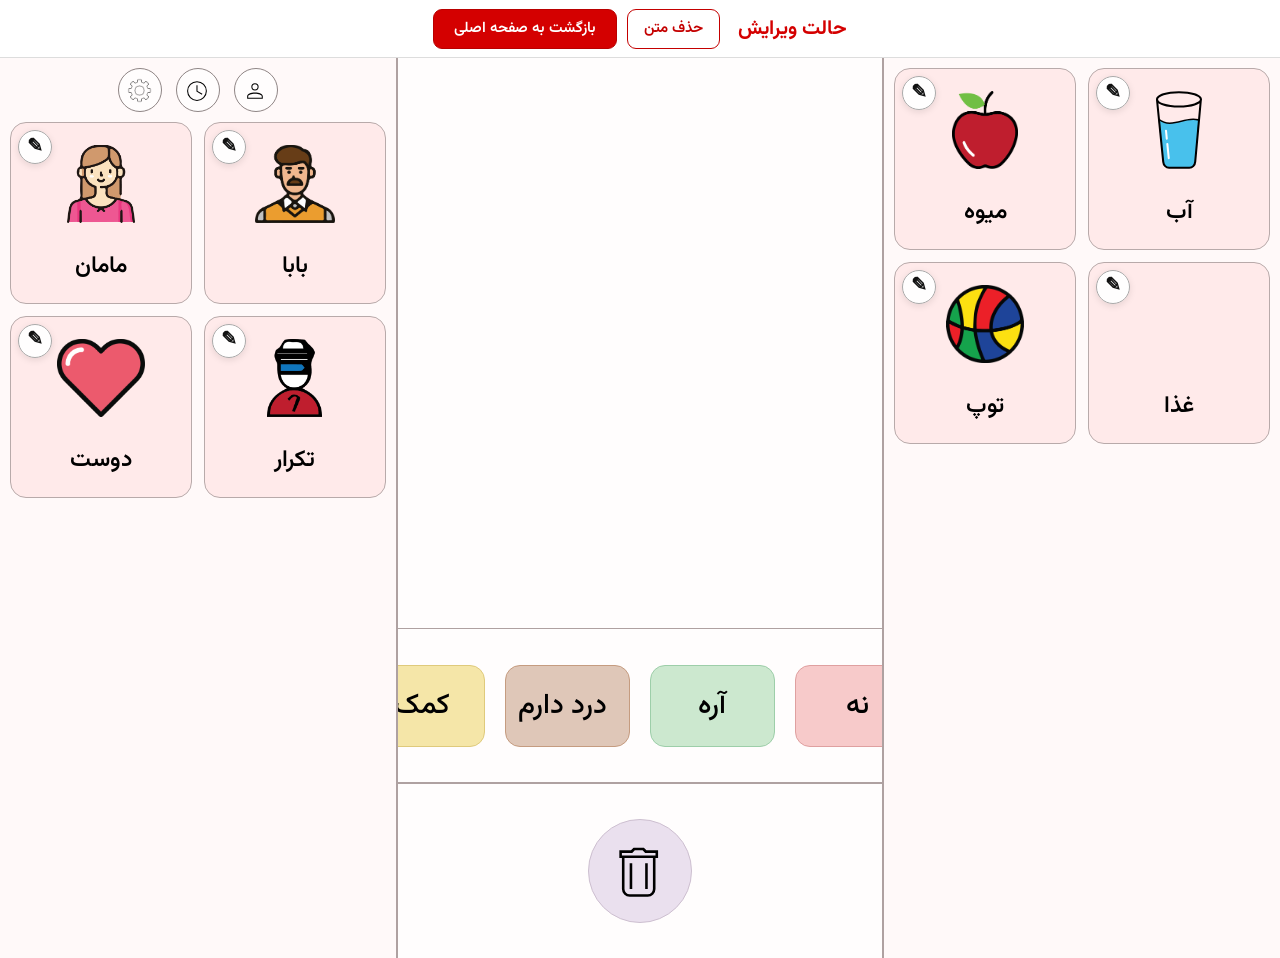
==== card-customization.html @ 54860059 "added theme" ====
<!DOCTYPE html>
<html lang="fa" dir="rtl">
<head>
<meta charset="UTF-8"><meta name="viewport" content="width=device-width,initial-scale=1">
<title>ارکید | شخصی‌سازی کارت‌ها</title>
<link rel="stylesheet" href="./css/style.css"><link rel="stylesheet" href="./css/card-customization.css">
<link rel="manifest" href="./manifest.json"><meta name="theme-color" content="#ffffff">
<link rel="preconnect" href="https://fonts.googleapis.com"><link rel="preconnect" href="https://fonts.gstatic.com" crossorigin>
<link href="https://fonts.googleapis.com/css2?family=Vazirmatn:wght@400;500;600&display=swap" rel="stylesheet">
</head>
<body class="card-customization-page">
<header class="customization-toolbar">
<h1 class="customization-title">حالت ویرایش</h1>
<div class="customization-toolbar-actions">
<button id="toggleCardLayout" class="customization-layout" type="button">حذف متن</button>
<button id="saveAllChanges" class="customization-save" type="button">بازگشت به صفحه اصلی</button>
</div>
</header>
<div id="customizationToast" class="customization-toast" role="status" aria-live="polite"></div>
<div class="app">
<aside class="left-sidebar">
<div class="top-icons">
<button class="circle-icon" type="button"><img src="images/ico/mdi-light--account.svg" alt=""></button>
<button class="circle-icon" type="button"><img src="images/ico/mdi-light--clock.svg" alt=""></button>
<button class="circle-icon" id="settingsButton" type="button"><img src="images/ico/settings.png" alt="تنظیمات"></button>
</div>
<div class="left-grid">
<button class="word-card image-card" data-card-id="left-1" data-word="بابا">
<div class="image-placeholder">
<img alt="بابا" src="images/cards/بابا.png"/>
</div>
<span class="word-label">بابا</span>
<span aria-label="ویرایش کارت" class="card-edit-button" role="button" tabindex="0" title="ویرایش کارت">✎</span></button>
<button class="word-card image-card" data-card-id="left-2" data-word="مامان">
<div class="image-placeholder">
<img alt="مامان" src="images/cards/مامان.png"/>
</div>
<span class="word-label">مامان</span>
<span aria-label="ویرایش کارت" class="card-edit-button" role="button" tabindex="0" title="ویرایش کارت">✎</span></button>
<button class="word-card image-card" data-card-id="left-3" data-word="تکرار">
<div class="image-placeholder">
<img src="images/cards/غریبه.png"/>
</div>
<span class="word-label">تکرار</span>
<span aria-label="ویرایش کارت" class="card-edit-button" role="button" tabindex="0" title="ویرایش کارت">✎</span></button>
<button class="word-card image-card" data-card-id="left-4" data-word="دوست">
<div class="image-placeholder">
<img alt="دوست" src="images/cards/قلب.png"/>
</div>
<span class="word-label">دوست</span>
<span aria-label="ویرایش کارت" class="card-edit-button" role="button" tabindex="0" title="ویرایش کارت">✎</span></button>
</div>
</aside>
<main class="center-section">
<div class="sentence-bar">
<button class="sentence-word sentence-no" data-word="نه">نه</button>
<button class="sentence-word sentence-yes" data-word="آره">آره</button>
<button class="sentence-word sentence-pain" data-word="درد دارم">درد دارم</button>
<button class="sentence-word sentence-help" data-word="کمک">کمک</button>
</div>
<div class="main-content"><div class="sentence-display"></div></div>
<div class="bottom-controls"><button aria-label="حذف" class="control-button" type="button"><div class="control-circle"><img src="images/ico/mdi-light--delete.svg" alt="حذف"></div></button></div>
</main>
<aside class="right-sidebar"><div class="right-grid">
<button class="word-card image-card" data-card-id="right-1" data-word="آب">
<div class="image-placeholder">
<img alt="آب" src="images/cards/water-glass-color-icon.svg"/>
</div>
<span class="word-label">آب</span>
<span aria-label="ویرایش کارت" class="card-edit-button" role="button" tabindex="0" title="ویرایش کارت">✎</span></button>
<button class="word-card image-card" data-card-id="right-2" data-word="غذا">
<div class="image-placeholder">
<img alt="غذا" src="images/cards/سیب.png"/>
</div>
<span class="word-label">میوه</span>
<span aria-label="ویرایش کارت" class="card-edit-button" role="button" tabindex="0" title="ویرایش کارت">✎</span></button>
<button class="word-card image-card" data-card-id="right-3" data-word="غذا">
<div class="image-placeholder">
</div>
<span class="word-label">غذا</span>
<span aria-label="ویرایش کارت" class="card-edit-button" role="button" tabindex="0" title="ویرایش کارت">✎</span></button>
<button class="word-card image-card" data-card-id="right-4" data-word="بازی">
<div class="image-placeholder">
<img alt="بازی" src="images/cards/توپ.png"/>
</div>
<span class="word-label">توپ</span>
<span aria-label="ویرایش کارت" class="card-edit-button" role="button" tabindex="0" title="ویرایش کارت">✎</span></button>
</div></aside>
</div>
<div id="cardEditorOverlay" class="card-editor-overlay" hidden>
<section class="card-editor-modal" role="dialog" aria-modal="true" aria-labelledby="cardEditorTitle">
<header class="card-editor-header"><h2 id="cardEditorTitle">ویرایش کارت</h2><button id="cardEditorClose" class="card-editor-close" type="button">×</button></header>
<form id="cardEditorForm" class="card-editor-form">
<div class="editor-image-preview-wrap"><div id="editorImagePreview" class="editor-image-preview"></div></div>
<label class="editor-field"><span>متن کارت</span><input id="editorText" type="text" autocomplete="off"></label>
<label class="editor-field"><span>تصویر کارت</span><input id="editorImage" type="file" accept="image/*"><small>تصویر انتخاب‌شده داخل حافظه مرورگر ذخیره می‌شود.</small></label>
<button id="openLessonPicker" type="button" class="editor-save">انتخاب از کارت‌های آموزشی</button>
<details id="aiPersonalizePanel" class="ai-personalize"><summary>✨ ساخت تصویر آموزشی با هوش مصنوعی</summary>
<div class="ai-content"><p class="ai-hint">ابتدا از بخش «انتخاب از کارت‌های آموزشی» یک فعالیت را انتخاب کنید، سپس عکس فرد آشنا را وارد کنید.</p>
<label class="ai-field">عکس فرد آشنا<input id="aiReference" type="file" accept="image/jpeg,image/png,image/webp"></label>
<label class="ai-consent"><input id="aiConsent" type="checkbox"> با رضایت صاحب عکس، آن را برای پردازش به سرویس ابری ارسال می‌کنم.</label>
<div class="ai-actions"><button id="aiPrepare" type="button">نمایش عکس مرجع</button><button id="aiGenerate" type="button">ساخت تصویر با AI</button></div>
<p id="aiStatus" role="status" aria-live="polite"></p>
<div id="aiPreviewArea" hidden><img id="aiPreview" alt="پیش‌نمایش تصویر"/><p id="aiPreviewNote"></p><button id="aiUseReference" type="button">استفاده از این تصویر در کارت</button></div></div></details><div class="editor-actions"><button id="editorDelete" class="editor-delete" type="button">حذف کارت</button><div class="editor-actions-right"><button id="editorCancel" class="editor-cancel" type="button">انصراف</button><button class="editor-save" type="submit">اعمال تغییر</button></div></div>
</form></section></div>
<section id="lessonPicker" class="lesson-picker" hidden role="dialog" aria-modal="true"><div class="lesson-picker-panel"><button type="button" id="closeLessonPicker">بستن</button><h2>انتخاب کارت آموزشی</h2><select id="lessonCategory" aria-label="دسته‌بندی"></select><div id="lessonChoices" class="lesson-choices"></div></div></section>
<script src="./js/ai-personalization.js"></script><script src="./js/card-state.js"></script>
<script src="./js/card-additions.js"></script>
<script src="./js/card-additions-render.js"></script><script src="./js/education.js"></script><script src="./js/card-customization.js"></script><script src="./js/pwa.js"></script>
<script src="./js/navigation.js"></script></body></html>
---- css/style.css ----
:root {
    --page-bg: #fff9f9;
    --section-bg: #fffdfd;

    --card-bg: #ffeaea;
    --card-hover: #ffe2e2;

    --accent: #e8aebc;
    --accent-light: #f8dfe5;
    --accent-soft: #fdecef;

    --border: #b8aaaa;
    --section-border: #afa1a1;
    --icon-border: #8f8585;

    --control-bg: #eae0ee;
    --control-border: #cdbfd0;
    --control-hover: #e4d8e8;

    --text: #000000;

    --highlight-bg: #eae0ee;
    --highlight-text: #000000;
    --app-brightness: 100%;
}

body[data-theme="green"] {
    --page-bg: #f7fcf8;
    --section-bg: #fcfffd;
    --card-bg: #eaf7ed;
    --card-hover: #dff1e4;
    --accent: #a8cfb5;
    --accent-light: #dcefe1;
    --accent-soft: #eaf7ed;
    --border: #bfdac6;
    --section-border: #b8d1be;
    --icon-border: #91ad98;
    --control-bg: #e4f0e7;
    --control-border: #bfd8c5;
    --control-hover: #d8eade;
    --highlight-bg: #dcefe1;
}

body[data-theme="yellow"] {
    --page-bg: #fffdf5;
    --section-bg: #fffefb;
    --card-bg: #fcf5dc;
    --card-hover: #f8edcf;
    --accent: #e8cf91;
    --accent-light: #f7ebc8;
    --accent-soft: #fcf5dc;
    --border: #ead9a9;
    --section-border: #e2d29f;
    --icon-border: #bcae80;
    --control-bg: #f7edcf;
    --control-border: #e2d3a7;
    --control-hover: #f0e4c3;
    --highlight-bg: #f7ebc8;
}

body[data-theme="pink"] {
    --page-bg: #fff9f9;
    --section-bg: #fffdfd;
    --card-bg: #ffeaea;
    --card-hover: #ffe2e2;
    --accent: #e8aebc;
    --accent-light: #f8dfe5;
    --accent-soft: #fdecef;
    --border: #b8aaaa;
    --section-border: #afa1a1;
    --icon-border: #8f8585;
    --control-bg: #eae0ee;
    --control-border: #cdbfd0;
    --control-hover: #e4d8e8;
    --highlight-bg: #eae0ee;
}

* {
    box-sizing: border-box;
}

html,
body {
    width: 100%;
    height: 100%;
    margin: 0;
    padding: 0;
}

body {
    background: var(--page-bg);
    color: var(--text);
    font-family: "Vazirmatn", sans-serif;
    overflow: hidden;
    direction: rtl;
}

.app {
    width: 100%;
    height: 100vh;

    display: grid;
    grid-template-columns: 25.2% 49.6% 25.2%;

    direction: ltr;

    background: var(--page-bg);
}

.left-sidebar,
.right-sidebar {
    height: 100vh;
    min-width: 0;

    padding: 10px;

    background: var(--page-bg);

    direction: rtl;
}

.left-sidebar {
    border-right: 1px solid var(--section-border);
}

.right-sidebar {
    border-left: 1px solid var(--section-border);
}

.top-icons {
    width: 100%;

    display: flex;
    align-items: center;
    justify-content: center;

    gap: 14px;

    margin-bottom: 10px;

    direction: rtl;
}

.circle-icon {
    width: 44px;
    height: 44px;

    min-width: 44px;
    min-height: 44px;

    padding: 7px;

    border-radius: 50%;

    border: 1px solid var(--icon-border);

    background: var(--section-bg);

    display: flex;
    align-items: center;
    justify-content: center;

    cursor: pointer;

    transition:
        background-color 0.2s ease,
        transform 0.12s ease,
        border-color 0.2s ease;
}

.circle-icon:hover {
    background: var(--card-hover);
}

.circle-icon:active {
    transform: scale(0.94);
}

.circle-icon img,
.circle-icon svg {
    width: 25px;
    height: 25px;

    max-width: 25px;
    max-height: 25px;

    object-fit: contain;
    display: block;
}

.left-grid,
.right-grid {
    width: 100%;
    height: calc(100vh - 64px);

    display: grid;

    gap: 8px;

    align-content: stretch;
}

.left-grid {
    grid-template-columns: repeat(3, minmax(0, 1fr));
    grid-template-rows: repeat(4, minmax(0, 1fr));
}

.right-grid {
    grid-template-columns: repeat(3, minmax(0, 1fr));
    grid-template-rows: repeat(5, minmax(0, 1fr));
}

.word-card {
    width: 100%;
    min-width: 0;
    min-height: 0;

    position: relative;

    border: 1px solid var(--border);
    border-radius: 12px;

    background: var(--card-bg);

    color: var(--text);

    font-family: "Vazirmatn", sans-serif;

    font-size: clamp(15px, 1.7vw, 22px);
    font-weight: 600;

    padding: 7px;

    cursor: pointer;

    display: flex;
    flex-direction: column;
    align-items: center;
    justify-content: flex-end;

    overflow: hidden;

    transition:
        transform 0.12s ease,
        background-color 0.2s ease,
        border-color 0.2s ease;
}

.word-card:hover {
    background: var(--card-hover);
}

.word-card:active {
    transform: scale(0.97);
}

.word-card > span {
    position: relative;
    z-index: 2;

    display: block;

    max-width: 100%;

    white-space: nowrap;
    overflow: hidden;
    text-overflow: ellipsis;

    line-height: 1.2;
}

.image-card {
    justify-content: flex-end;
}

.image-placeholder {
    position: absolute;

    top: 4px;
    left: 4px;
    right: 4px;
    bottom: 38px;

    display: flex;
    align-items: center;
    justify-content: center;

    overflow: hidden;
}

.image-placeholder img {
    width: 78%;
    height: 78%;

    max-width: 100%;
    max-height: 100%;

    object-fit: contain;

    display: block;
}

.small-card {
    justify-content: center;
    padding: 0;
}

.small-card span {
    font-size: 28px;
}

.small-card .plus,
.plus {
    font-size: 38px !important;
    font-weight: 300;
}

.center-section {
    width: 100%;
    height: 100vh;

    display: flex;
    flex-direction: column;

    border-left: 1px solid var(--section-border);
    border-right: 1px solid var(--section-border);

    direction: rtl;

    overflow: hidden;

    background: var(--section-bg);
}

.sentence-bar {
    order: 2;

    flex: 0 0 155px;

    width: 100%;
    height: 155px;

    border-top: 1px solid var(--section-border);
    border-bottom: 1px solid var(--section-border);

    display: flex;
    align-items: center;
    justify-content: center;

    gap: 20px;

    padding: 20px 30px;

    flex-shrink: 0;

    background: var(--section-bg);
}

.sentence-word {
    height: 82px;
    min-width: 125px;

    padding: 0 22px;

    border-radius: 15px;

    border: 1px solid var(--border);

    background: var(--card-bg);

    font-family: "Vazirmatn", sans-serif;

    font-size: clamp(22px, 2.2vw, 32px);
    font-weight: 500;

    color: var(--text);

    cursor: pointer;

    white-space: nowrap;

    transition:
        background-color 0.2s ease,
        border-color 0.2s ease,
        transform 0.12s ease;
}

.sentence-word:hover {
    background: var(--card-hover);
}

.sentence-word:active {
    transform: scale(0.97);
}

.main-content {
    order: 1;

    flex: 1 1 auto;

    min-height: 0;

    display: flex;
    align-items: center;
    justify-content: center;

    padding: 20px;

    overflow: auto;
}

.sentence-display {
    width: 100%;
    min-height: 100px;

    display: flex;
    flex-wrap: wrap;

    align-items: center;
    justify-content: center;

    gap: 8px;

    padding: 25px;

    text-align: center;

    direction: rtl;

    font-size: clamp(28px, 4vw, 52px);
    font-weight: 500;

    line-height: 1.7;

    word-break: keep-all;
}

.selected-word {
    display: inline-block;

    transition:
        background-color 0.15s ease,
        transform 0.15s ease,
        color 0.15s ease;

    border-radius: 10px;

    padding: 2px 7px;
}

.selected-word.reading {
    background: var(--highlight-bg);
    color: var(--highlight-text);

    padding: 3px 10px;

    border-radius: 10px;

    transform: scale(1.04);
}

.bottom-controls {
    order: 3;

    flex: 0 0 175px;

    width: 100%;
    height: 175px;

    border-top: 1px solid var(--section-border);

    display: flex;

    justify-content: space-evenly;
    align-items: center;

    padding: 10px 70px;

    direction: rtl;

    flex-shrink: 0;

    background: var(--section-bg);
}

.control-button {
    border: none;
    background: transparent;

    font-family: "Vazirmatn", sans-serif;

    color: var(--text);

    cursor: pointer;

    display: flex;

    flex-direction: column;
    align-items: center;
    justify-content: center;

    flex-shrink: 0;
}

.control-circle {
    width: 78px;
    height: 78px;

    min-width: 78px;
    min-height: 78px;

    border-radius: 50%;

    background: var(--control-bg);
    border: 1px solid var(--control-border);

    display: flex;
    align-items: center;
    justify-content: center;

    overflow: hidden;

    transition:
        background-color 0.2s ease,
        border-color 0.2s ease,
        transform 0.15s ease;
}

.control-button:hover .control-circle {
    background: var(--control-hover);
}

.control-button:active .control-circle {
    transform: scale(0.94);
}

.control-circle img,
.control-circle svg {
    width: 48px;
    height: 48px;

    max-width: 48px;
    max-height: 48px;

    object-fit: contain;

    display: block;
}

@media (min-width: 701px) and (max-width: 1100px) {

    .app {
        grid-template-columns: 25.2% 49.6% 25.2%;
    }

    .left-sidebar,
    .right-sidebar {
        padding: 10px;
    }

    .top-icons {
        gap: 12px;
        margin-bottom: 10px;
    }

    .circle-icon {
        width: 40px;
        height: 40px;
        min-width: 40px;
        min-height: 40px;
        padding: 6px;
    }

    .circle-icon img,
    .circle-icon svg {
        width: 23px;
        height: 23px;
        max-width: 23px;
        max-height: 23px;
    }

    .left-grid,
    .right-grid {
        gap: 8px;
    }

    .image-card .image-placeholder img,
    .right-grid .image-placeholder img {
        width: clamp(38px, 5.35vw, 88px);
        height: clamp(38px, 5.35vw, 88px);

        min-width: clamp(38px, 5.35vw, 88px);
        min-height: clamp(38px, 5.35vw, 88px);

        max-width: clamp(38px, 5.35vw, 88px);
        max-height: clamp(38px, 5.35vw, 88px);

        object-fit: contain;
    }

    .word-card {
        padding: 5px;
        font-size: clamp(14px, 1.55vw, 20px);
    }

    .sentence-bar {
        flex: 0 0 20%;
        height: 20%;

        min-height: 78px;

        gap: 10px;
        padding: 10px 14px;
    }

    .sentence-word {
        height: 62px;
        min-width: 82px;

        padding: 0 12px;

        font-size: clamp(18px, 2vw, 26px);
    }

    .bottom-controls {
        flex: 0 0 23%;
        height: 23%;

        min-height: 90px;

        padding: 8px 30px;
    }

    .control-circle {
        width: 60px;
        height: 60px;

        min-width: 60px;
        min-height: 60px;
    }

    .control-circle img,
    .control-circle svg {
        width: 38px;
        height: 38px;

        max-width: 38px;
        max-height: 38px;
    }

    .sentence-display {
        font-size: clamp(24px, 3vw, 42px);
        padding: 15px 20px;
    }
}

@media (max-width: 700px) {

    body {
        overflow-y: auto;
        overflow-x: hidden;
    }

    .app {
        width: 100%;
        min-height: 100vh;
        height: auto;

        display: flex;
        flex-direction: column;
    }

    .center-section {
        order: 1;

        width: 100%;
        height: auto;
        min-height: 225px;

        display: flex;
        flex-direction: column;

        border-left: none;
        border-right: none;
    }

    .sentence-bar {
        flex: 0 0 100px;
        height: 100px;

        gap: 8px;
        padding: 12px;

        overflow-x: auto;

        justify-content: flex-start;
    }

    .sentence-word {
        flex: 0 0 auto;

        height: 62px;
        min-width: 90px;

        font-size: 20px;

        border-radius: 12px;
    }

    .main-content {
        display: flex;

        flex: 1 1 auto;

        min-height: 300px;

        width: 100%;
    }

    .sentence-display {
        min-height: 300px;

        font-size: clamp(28px, 7vw, 40px);

        padding: 20px;

        gap: 8px;
    }

    .bottom-controls {
        flex: 0 0 125px;
        height: 125px;

        padding: 10px 20px;
    }

    .control-circle {
        width: 60px;
        height: 60px;

        min-width: 60px;
        min-height: 60px;
    }

    .control-circle img,
    .control-circle svg {
        width: 38px;
        height: 38px;

        max-width: 38px;
        max-height: 38px;
    }

    .left-sidebar,
    .right-sidebar {
        width: 100%;
        height: auto;
        min-height: 500px;

        border-left: none;
        border-right: none;

        padding: 15px;
    }

    .left-sidebar {
        order: 2;
        border-top: 1px solid var(--section-border);
    }

    .right-sidebar {
        order: 3;
        border-top: 1px solid var(--section-border);
    }

    .left-grid,
    .right-grid {
        width: 100%;
        height: auto;

        grid-template-columns: repeat(3, minmax(0, 1fr));
        grid-auto-rows: minmax(130px, 1fr);

        gap: 8px;
    }

    .word-card {
        min-height: 130px;
        font-size: 18px;
    }

    .image-placeholder {
        bottom: 38px;
    }
}

@media (max-width: 420px) {

    .top-icons {
        gap: 8px;
    }

    .circle-icon {
        width: 40px;
        height: 40px;
        min-width: 40px;
        min-height: 40px;
    }

    .circle-icon img,
    .circle-icon svg {
        width: 22px;
        height: 22px;
    }

    .sentence-word {
        min-width: 82px;
        font-size: 18px;
    }

    .word-card {
        min-height: 115px;
        font-size: 16px;
    }
}

.app {
    grid-template-columns: minmax(270px, 31%) minmax(360px, 38%) minmax(270px, 31%);
}

.left-grid,
.right-grid {
    grid-template-columns: repeat(2, minmax(0, 1fr));
    grid-template-rows: repeat(2, minmax(0, 1fr));
    gap: 12px;
}

.left-grid .word-card,
.right-grid .word-card {
    font-size: clamp(18px, 1.8vw, 28px);
    border-radius: 16px;
}

.left-grid .image-placeholder img,
.right-grid .image-placeholder img {
    width: 84%;
    height: 84%;
}

.sentence-word.sentence-no {
    background: #f6b7b7;
    border-color: #dfa0a0;
}

.sentence-word.sentence-yes {
    background: #bfe5c8;
    border-color: #9dcea9;
}

.sentence-word.sentence-pain {
    background: #d9b79f;
    border-color: #c59c80;
}

.sentence-word.sentence-help {
    background: #f7e5a7;
    border-color: #dfca7c;
}

.sentence-word.sentence-no:hover { background: #f1a8a8; }
.sentence-word.sentence-yes:hover { background: #aeddb9; }
.sentence-word.sentence-pain:hover { background: #cfa88d; }
.sentence-word.sentence-help:hover { background: #f2dc8e; }

.bottom-controls {
    justify-content: center;
    padding: 10px;
}

.bottom-controls .control-circle {
    width: 104px;
    height: 104px;
    min-width: 104px;
    min-height: 104px;
}

.bottom-controls .control-circle img,
.bottom-controls .control-circle svg {
    width: 62px;
    height: 62px;
    max-width: 62px;
    max-height: 62px;
}

.sentence-display {
    gap: 16px;
}

.selected-item {
    display: inline-flex;
    flex-direction: column;
    align-items: center;
    justify-content: center;
    gap: 8px;
    min-width: 110px;
}

.selected-item-image {
    width: clamp(72px, 8vw, 130px);
    height: clamp(72px, 8vw, 130px);
    object-fit: contain;
    display: block;
}

.cards-image-only .word-card.image-card > span,
.cards-image-only .sentence-word,
.cards-image-only .selected-word {
    font-size: 0 !important;
    color: transparent !important;
}

.cards-image-only .word-card.image-card .image-placeholder {
    bottom: 4px;
}

.cards-image-only .word-card.image-card .image-placeholder img {
    width: 88%;
    height: 88%;
}

@media (min-width: 701px) and (max-width: 1100px) {
    .app {
        grid-template-columns: 30% 40% 30%;
    }
}

@media (max-width: 700px) {
    .app {
        grid-template-columns: 1fr;
    }

    .left-grid,
    .right-grid {
        grid-template-columns: repeat(2, minmax(0, 1fr)) !important;
        grid-auto-rows: minmax(150px, 1fr);
    }
}


.sentence-no{background:#f7caca!important}
.sentence-yes{background:#cce8cf!important}
.sentence-pain{background:#dfc7b8!important}
.sentence-help{background:#f5e6a8!important}
.selected-item{display:flex;flex-direction:column;align-items:center;justify-content:center;gap:8px;max-width:min(260px,42%);padding:8px}
.selected-item-image{display:block;width:min(210px,100%);height:min(210px,24vh);object-fit:contain}
.cards-image-only .sentence-word{font-size:0!important;color:transparent!important}
.cards-image-only .selected-word{display:none!important}

@media(max-width:760px){html,body{max-width:100%;overflow-x:hidden}button,a,input,select{touch-action:manipulation}.app{max-width:100%;min-width:0}.word-card{min-width:0}.sentence-bar{max-width:100%}}

body[data-theme="purple"]{--page-bg:#faf7ff;--section-bg:#fefcff;--card-bg:#eee5fa;--card-hover:#e6d8f7;--accent:#c5afe9;--accent-light:#e7dbf8;--accent-soft:#f2eafa;--border:#cdbde3;--section-border:#c6b5df;--icon-border:#aa99c5;--control-bg:#e8dff4;--control-border:#c8b9e2;--control-hover:#ded0ef;--highlight-bg:#e9dff8}

@media(max-width:760px){body:not(.card-customization-page):has(.app){height:auto!important;min-height:100dvh;overflow-y:auto!important}.app{height:auto!important;min-height:100dvh;display:flex!important;flex-direction:column!important;overflow:visible!important}.left-sidebar,.right-sidebar,.center-section{width:100%!important;max-width:100%!important;min-height:0!important;flex:none!important}.left-grid,.right-grid{grid-template-columns:repeat(2,minmax(0,1fr))!important;grid-template-rows:none!important;grid-auto-rows:minmax(150px,auto)!important}.word-card{min-height:145px!important;overflow:hidden}.word-card img{max-width:100%;object-fit:contain}.sentence-display{min-height:110px!important}.bottom-controls{min-height:90px!important}.bottom-controls .control-circle{width:72px!important;height:72px!important;min-width:72px!important;min-height:72px!important}.bottom-controls .control-circle img{width:42px!important;height:42px!important}.selected-item-image{max-height:95px!important}.sentence-bar{min-height:120px!important}}
---- css/card-customization.css ----
.customization-toolbar {
    height: 58px;
    min-height: 58px;
    width: 100%;
    display: flex;
    align-items: center;
    justify-content: center;
    gap: 18px;
    padding: 8px 18px;
    background: #ffffff;
    border-bottom: 1px solid #dddddd;
    direction: rtl;
    position: relative;
    z-index: 1000;
}

.customization-title {
    margin: 0;
    color: #d40000;
    font-family: "Vazirmatn", sans-serif;
    font-size: 20px;
    font-weight: 700;
    line-height: 1;
    white-space: nowrap;
}

.customization-save {
    border: 1px solid #b90000;
    border-radius: 9px;
    background: #d40000;
    color: #ffffff;
    min-height: 40px;
    padding: 0 20px;
    font-family: "Vazirmatn", sans-serif;
    font-size: 15px;
    font-weight: 600;
    cursor: pointer;
    transition: background-color .18s ease, transform .12s ease;
}

.customization-save:hover {
    background: #b80000;
}

.customization-save:active {
    transform: scale(.97);
}

.customization-save.saved {
    background: #16803a;
    border-color: #16803a;
}

.customization-toast {
    position: fixed;
    top: 68px;
    left: 50%;
    transform: translateX(-50%) translateY(-8px);
    z-index: 1100;
    opacity: 0;
    pointer-events: none;
    padding: 9px 16px;
    border-radius: 9px;
    background: #16803a;
    color: #ffffff;
    font-family: "Vazirmatn", sans-serif;
    font-size: 14px;
    transition: opacity .2s ease, transform .2s ease;
}

.customization-toast.show {
    opacity: 1;
    transform: translateX(-50%) translateY(0);
}

body.card-customization-page {
    display: flex;
    flex-direction: column;
    overflow: hidden;
}

body.card-customization-page > .app {
    width: 100%;
    height: calc(100vh - 58px);
    min-height: 0;
    flex: 1 1 auto;
}

.word-card.image-card {
    position: relative;
    overflow: hidden;
    isolation: isolate;
}

.left-grid .word-card.image-card,
.right-grid .word-card.image-card {
    aspect-ratio: 1 / 1;
    width: 100%;
    height: auto;
    min-height: 0;
    align-self: start;
}

.word-card.image-card .image-placeholder,
.right-grid .image-placeholder {
    position: static;
    width: 100%;
    flex: 1 1 auto;
    min-height: 0;
    height: auto;
    display: flex;
    align-items: center;
    justify-content: center;
    overflow: hidden;
}

.word-card.image-card .image-placeholder img,
.right-grid .image-placeholder img {
    display: block !important;
    width: 72% !important;
    height: 72% !important;
    min-width: 0 !important;
    min-height: 0 !important;
    max-width: 120px !important;
    max-height: 120px !important;
    object-fit: contain !important;
    opacity: 1 !important;
    visibility: visible !important;
}

.word-card.image-card .word-label {
    position: relative;
    z-index: 5;
    width: 100%;
    flex: 0 0 2.5em;
    min-height: 2.5em;
    display: flex;
    align-items: center;
    justify-content: center;
    text-align: center;
    line-height: 1.2;
    white-space: normal;
    overflow: hidden;
    pointer-events: none;
}

.card-edit-button {
    position: absolute !important;
    top: 7px !important;
    left: 7px !important;
    z-index: 50 !important;
    width: 34px !important;
    height: 34px !important;
    min-width: 34px !important;
    min-height: 34px !important;
    padding: 0 !important;
    margin: 0 !important;
    border: 1px solid #aaa !important;
    border-radius: 50% !important;
    background: rgba(255,255,255,.96) !important;
    color: #111 !important;
    display: flex !important;
    align-items: center !important;
    justify-content: center !important;
    font-family: "Vazirmatn", sans-serif !important;
    font-size: 19px !important;
    line-height: 1 !important;
    cursor: pointer !important;
    box-shadow: 0 2px 7px rgba(0,0,0,.10);
    transition: transform .15s ease, background-color .2s ease;
}

.card-edit-button:hover {
    background: #f2f2f2 !important;
    transform: scale(1.06);
}

.card-edit-button:active {
    transform: scale(.93);
}

.card-edit-label {
    display: none !important;
}

.left-grid,
.right-grid {
    grid-template-columns: repeat(var(--card-columns, 3), minmax(0, 1fr)) !important;
    grid-template-rows: none !important;
    grid-auto-rows: auto !important;
    align-content: start;
}

.left-grid .word-card,
.right-grid .word-card {
    height: auto !important;
}

.right-grid .small-card {
    aspect-ratio: 1 / 1;
    height: auto !important;
    align-self: start;
}

body.editor-open {
    overflow: hidden !important;
}

.card-editor-overlay {
    position: fixed;
    inset: 0;
    z-index: 9999;
    display: flex;
    align-items: center;
    justify-content: center;
    padding: 20px;
    background: rgba(0,0,0,.34);
    backdrop-filter: blur(3px);
}

.card-editor-overlay[hidden] {
    display: none;
}

.card-editor-modal {
    width: min(520px, 100%);
    max-height: min(760px, calc(100vh - 40px));
    overflow-y: auto;
    background: var(--section-bg);
    color: var(--text);
    border: 1px solid var(--section-border);
    border-radius: 18px;
    box-shadow: 0 18px 60px rgba(0,0,0,.18);
    direction: rtl;
}

.card-editor-header {
    display: flex;
    align-items: center;
    justify-content: space-between;
    gap: 12px;
    padding: 18px 20px;
    border-bottom: 1px solid var(--section-border);
}

.card-editor-header h2 {
    margin: 0;
    font-size: 23px;
    font-weight: 700;
}

.card-editor-close {
    width: 40px;
    height: 40px;
    border: 1px solid var(--border);
    border-radius: 50%;
    background: var(--card-bg);
    color: var(--text);
    font-size: 28px;
    line-height: 1;
    cursor: pointer;
}

.card-editor-form {
    padding: 20px;
}

.editor-image-preview-wrap {
    display: flex;
    justify-content: center;
    margin-bottom: 20px;
}

.editor-image-preview {
    width: 150px;
    height: 150px;
    border: 1px dashed var(--border);
    border-radius: 14px;
    background: var(--card-bg);
    display: flex;
    align-items: center;
    justify-content: center;
    overflow: hidden;
    color: #777;
}

.editor-image-preview img {
    width: 100%;
    height: 100%;
    object-fit: contain;
    display: block;
}

.editor-field {
    display: flex;
    flex-direction: column;
    gap: 8px;
    margin-bottom: 18px;
}

.editor-field > span {
    font-weight: 700;
    font-size: 17px;
}

.editor-field input[type="text"] {
    width: 100%;
    height: 50px;
    border: 1px solid var(--border);
    border-radius: 10px;
    background: var(--page-bg);
    color: var(--text);
    padding: 0 14px;
    font: inherit;
    font-size: 17px;
    outline: none;
}

.editor-field input[type="file"] {
    width: 100%;
    padding: 10px;
    border: 1px dashed var(--border);
    border-radius: 10px;
    background: var(--page-bg);
    font: inherit;
}

.editor-field small {
    color: #666;
    line-height: 1.7;
}

.editor-actions {
    display: flex;
    align-items: center;
    justify-content: space-between;
    gap: 12px;
    margin-top: 24px;
}

.editor-actions-right {
    display: flex;
    align-items: center;
    gap: 10px;
}

.editor-actions button {
    min-height: 46px;
    border-radius: 10px;
    padding: 0 18px;
    border: 1px solid var(--border);
    font: inherit;
    cursor: pointer;
}

.editor-delete {
    background: #fff0f0;
    color: #9a1d1d;
}

.editor-cancel {
    background: var(--page-bg);
    color: var(--text);
}

.editor-save {
    background: var(--card-bg);
    color: var(--text);
    font-weight: 700;
}

@media (max-width: 600px) {
    .customization-toolbar {
        height: 52px;
        min-height: 52px;
        gap: 12px;
        padding: 6px 12px;
    }

    .customization-title {
        font-size: 16px;
    }

    .customization-save {
        min-height: 36px;
        padding: 0 13px;
        font-size: 13px;
    }

    body.card-customization-page > .app {
        height: calc(100vh - 52px);
    }

    .customization-toast {
        top: 60px;
    }

    .card-edit-button {
        width: 30px !important;
        height: 30px !important;
        min-width: 30px !important;
        min-height: 30px !important;
        top: 5px !important;
        left: 5px !important;
        font-size: 17px !important;
    }

    .card-editor-overlay {
        align-items: flex-end;
        padding: 0;
    }

    .card-editor-modal {
        width: 100%;
        max-height: 92vh;
        border-radius: 20px 20px 0 0;
        border-bottom: 0;
    }

    .card-editor-form {
        padding: 16px;
    }

    .editor-image-preview {
        width: 120px;
        height: 120px;
    }

    .editor-actions {
        align-items: stretch;
        flex-direction: column-reverse;
    }

    .editor-actions-right {
        width: 100%;
    }

    .editor-actions-right button {
        flex: 1;
    }

    .editor-delete {
        width: 100%;
    }
}

.customization-toolbar-actions {
    display: flex;
    align-items: center;
    gap: 10px;
}

.customization-layout {
    min-height: 40px;
    padding: 0 16px;
    border: 1px solid #c40000;
    border-radius: 9px;
    background: #fff;
    color: #c40000;
    font-family: "Vazirmatn", sans-serif;
    font-size: 15px;
    font-weight: 600;
    cursor: pointer;
    transition: .18s ease;
}

.customization-layout:hover {
    background: #fff1f1;
}

.customization-layout.active {
    background: #c40000;
    color: #fff;
}

.cards-image-only .word-card.image-card {
    display: flex !important;
    align-items: center !important;
    justify-content: center !important;
}

.cards-image-only .word-card.image-card .image-placeholder {
    position: absolute !important;
    inset: 0 !important;
    width: 100% !important;
    height: 100% !important;
    flex: none !important;
    display: flex !important;
    align-items: center !important;
    justify-content: center !important;
}

.cards-image-only .word-card.image-card .image-placeholder img,
.cards-image-only .right-grid .image-placeholder img {
    width: 76% !important;
    height: 76% !important;
    max-width: 180px !important;
    max-height: 180px !important;
    object-fit: contain !important;
}

.cards-image-only .word-card.image-card .word-label {
    display: none !important;
}

.cards-image-only .word-card.image-card .card-edit-button {
    z-index: 100 !important;
}

@media (max-width: 600px) {
    .customization-toolbar-actions {
        gap: 6px;
    }

    .customization-layout {
        min-height: 36px;
        padding: 0 11px;
        font-size: 13px;
    }
}

.cards-image-only .sentence-word {
    font-size: 0 !important;
    color: transparent !important;
}

.lesson-picker[hidden]{display:none}.lesson-picker{position:fixed;inset:0;background:#0008;z-index:9000;display:grid;place-items:center;padding:20px}.lesson-picker-panel{background:var(--section-bg,#fff);color:var(--text,#222);border-radius:22px;padding:24px;width:min(900px,95vw);max-height:90vh;overflow:auto}.lesson-picker-panel select{font:inherit;padding:12px;border-radius:12px}.lesson-choices{display:grid;grid-template-columns:repeat(auto-fit,minmax(145px,1fr));gap:12px;margin-top:20px}.lesson-choice{display:flex;flex-direction:column;align-items:center;gap:10px;border:1px solid var(--border,#ddd);border-radius:18px;background:var(--card-bg,#fff);color:inherit;font:inherit;padding:12px;cursor:pointer}.lesson-choice img{width:100%;height:135px;object-fit:contain}.lesson-choice span{font-weight:bold}
.ai-personalize{padding:14px;display:grid;gap:10px;background:var(--section-bg);border-radius:14px}.ai-personalize label{display:block}.ai-personalize button{padding:12px;border-radius:12px}.ai-selected{outline:3px solid #537cbd}

/* Mobile-first editing and inline AI panel */
.ai-personalize{margin:14px 0;border:1px solid #dbcba6;border-radius:16px;background:#faf4e5;padding:0;color:#2b2a29}
.ai-personalize summary{cursor:pointer;list-style:none;padding:15px 17px;font-weight:750;font-size:15px}
.ai-personalize summary::-webkit-details-marker{display:none}
.ai-personalize summary::before{content:'＋';margin-left:10px;color:#a24a25}
.ai-personalize[open] summary::before{content:'−'}
.ai-content{display:grid;gap:13px;padding:0 16px 16px}
.ai-hint{font-size:13px;line-height:1.9;margin:0}
.ai-field{display:grid;gap:8px;font-weight:600}
.ai-field input{width:100%;max-width:100%;font:inherit}
.ai-consent{display:flex!important;align-items:flex-start;gap:9px;font-size:13px;line-height:1.8}
.ai-consent input{margin-top:5px;flex:none;width:18px;height:18px}
.ai-actions{display:grid;grid-template-columns:1fr 1fr;gap:9px}
.ai-actions button,#aiUseReference{min-height:46px;border:0;border-radius:12px;background:#a64c3a;color:white;font:inherit;font-weight:650;padding:10px}
.ai-actions button:first-child{background:#fff;border:1px solid #ad9881;color:#3b312a}
.ai-actions button:disabled{opacity:.5}
#aiStatus{margin:0;font-size:13px;line-height:1.8;overflow-wrap:anywhere}
#aiPreviewArea{display:grid;justify-items:center;gap:10px}#aiPreviewArea[hidden]{display:none!important}
#aiPreview{width:min(100%,220px);aspect-ratio:1;object-fit:contain;border-radius:14px;border:1px solid #d9caa9}
#aiPreviewNote{font-size:12px;margin:0}
@media(max-width:760px){
 body.card-customization-page{height:auto!important;min-height:100dvh;overflow-x:hidden!important;overflow-y:auto!important}
 body.card-customization-page>.app{height:auto!important;min-height:0!important;display:flex!important;flex-direction:column!important;overflow:visible!important}
 .customization-toolbar{height:auto;min-height:64px;flex-wrap:wrap;gap:9px;padding:10px 12px;position:sticky;top:0}
 .customization-title{font-size:17px}
 .customization-toolbar-actions{flex-wrap:wrap;justify-content:center}
 .customization-save,.customization-layout{min-height:44px;font-size:13px;padding:8px 11px}
 .left-sidebar,.right-sidebar,.center-section{width:100%!important;max-width:100%!important;min-width:0!important;min-height:0!important;flex:none!important;border:0!important;padding:12px!important}
 .left-grid,.right-grid{display:grid!important;grid-template-columns:repeat(2,minmax(0,1fr))!important;grid-template-rows:auto!important;gap:10px!important}
 .left-grid .word-card.image-card,.right-grid .word-card.image-card{max-width:none!important;min-height:120px!important;aspect-ratio:1.12!important}
 .center-section{min-height:100px!important}
 .card-editor-overlay{padding:10px!important;align-items:center!important}
 .card-editor-modal{width:min(100%,500px)!important;max-height:calc(100dvh - 20px)!important;overflow-y:auto!important;padding:14px!important}
 .editor-actions{flex-wrap:wrap;gap:10px}.editor-actions-right{flex-wrap:wrap}
 .lesson-picker{padding:10px}.lesson-picker-panel{padding:15px;width:100%;max-height:calc(100dvh - 20px)}
 .lesson-choices{grid-template-columns:repeat(2,minmax(0,1fr));gap:8px}.lesson-choice img{height:100px}
}
@media(max-width:390px){.ai-actions{grid-template-columns:1fr}.customization-toolbar{gap:6px}.left-sidebar,.right-sidebar,.center-section{padding:8px!important}}

/* Modal stack fix: show only one dialog at a time. */
.lesson-picker{z-index:11000!important;box-sizing:border-box;overflow:hidden}
.lesson-picker-panel{box-sizing:border-box;display:flex;flex-direction:column;gap:12px;max-height:calc(100dvh - 32px);overflow:hidden;min-height:0}
.lesson-picker-panel h2{margin:0;font-size:clamp(17px,2vw,23px)}
.lesson-picker-panel select{width:100%;max-width:100%;min-height:44px;flex-shrink:0}
.lesson-choices{min-height:0;overflow-y:auto;overscroll-behavior:contain;grid-template-columns:repeat(auto-fill,minmax(140px,1fr));margin-top:0;padding:4px}
.lesson-choice{min-width:0;min-height:148px}
.lesson-choice img{height:100px;max-width:100%}
#closeLessonPicker{align-self:flex-start;min-height:44px;min-width:84px;border-radius:12px;border:1px solid #d7c69f;background:#fff9ed;font:inherit;cursor:pointer}
@media(max-width:600px){.lesson-picker{padding:8px!important}.lesson-picker-panel{padding:14px!important;width:100%!important;max-height:calc(100dvh - 16px)!important;border-radius:16px}.lesson-choices{grid-template-columns:repeat(2,minmax(0,1fr))!important;gap:8px}.lesson-choice{min-height:126px;padding:8px}.lesson-choice img{height:84px!important}}
@media(max-width:340px){.lesson-choices{grid-template-columns:1fr!important}}
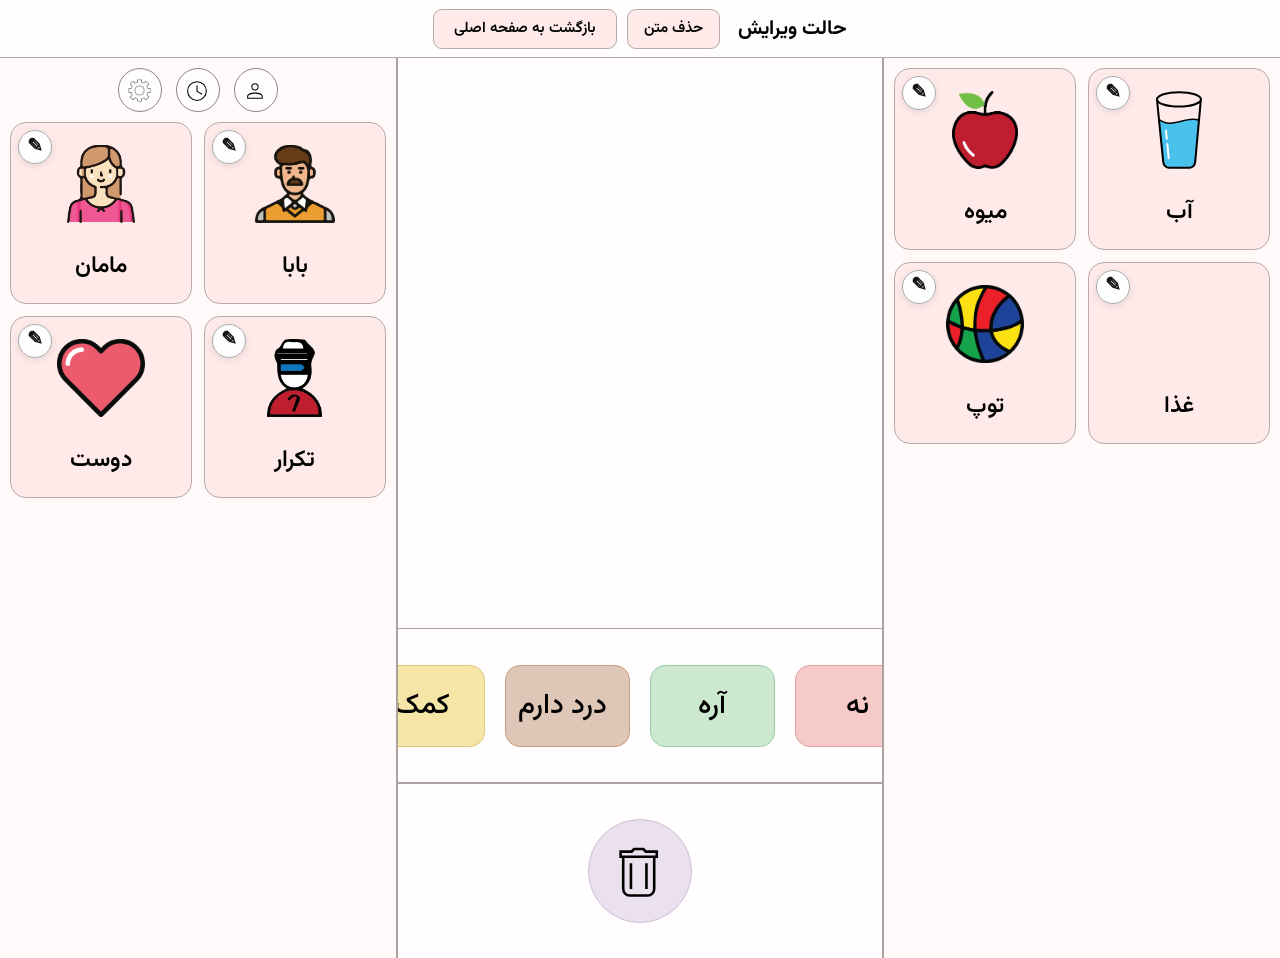
==== commit 96bd4819: "modified AI responses" ====
--- a/card-customization.html
+++ b/card-customization.html
@@ -7,7 +7,8 @@
 <link rel="manifest" href="./manifest.json"><meta name="theme-color" content="#ffffff">
 <link rel="preconnect" href="https://fonts.googleapis.com"><link rel="preconnect" href="https://fonts.gstatic.com" crossorigin>
 <link href="https://fonts.googleapis.com/css2?family=Vazirmatn:wght@400;500;600&display=swap" rel="stylesheet">
-</head>
+<link rel="stylesheet" href="./css/mobile-improvements.css">
+<link rel="stylesheet" href="./css/landscape-mobile.css"><link rel="stylesheet" href="./css/ai-theme-dialogs.css"></head>
 <body class="card-customization-page">
 <header class="customization-toolbar">
 <h1 class="customization-title">حالت ویرایش</h1>
@@ -94,12 +95,17 @@
 <div class="editor-image-preview-wrap"><div id="editorImagePreview" class="editor-image-preview"></div></div>
 <label class="editor-field"><span>متن کارت</span><input id="editorText" type="text" autocomplete="off"></label>
 <label class="editor-field"><span>تصویر کارت</span><input id="editorImage" type="file" accept="image/*"><small>تصویر انتخاب‌شده داخل حافظه مرورگر ذخیره می‌شود.</small></label>
-<button id="openLessonPicker" type="button" class="editor-save">انتخاب از کارت‌های آموزشی</button>
+<button id="openLessonPicker" type="button" class="education-picker-trigger" aria-haspopup="dialog" aria-controls="lessonPicker">
+ <span class="education-picker-icon" aria-hidden="true"><svg width="25" height="25" viewBox="0 0 24 24" fill="none" stroke="currentColor" stroke-width="1.8" stroke-linecap="round" stroke-linejoin="round"><rect x="3" y="3" width="18" height="18" rx="3"/><circle cx="8.5" cy="8.5" r="1.6"/><path d="m4 17 5-5 3.2 3.2 2.4-2.4L20 18"/></svg></span>
+ <span class="education-picker-label"><strong>انتخاب از کارت‌های آموزشی</strong><small>جایگزینی تصویر و متن با یک کارت آماده</small></span>
+ <span class="education-picker-arrow" aria-hidden="true">‹</span>
+</button>
 <details id="aiPersonalizePanel" class="ai-personalize"><summary>✨ ساخت تصویر آموزشی با هوش مصنوعی</summary>
-<div class="ai-content"><p class="ai-hint">ابتدا از بخش «انتخاب از کارت‌های آموزشی» یک فعالیت را انتخاب کنید، سپس عکس فرد آشنا را وارد کنید.</p>
+<div class="ai-content"><p class="ai-hint">از «انتخاب از کارت‌های آموزشی» یک فعالیت از «افعال ۱» یا «افعال ۲» انتخاب کنید؛ سپس عکس فرد آشنا و رمز والد را وارد کنید. فعالیت‌های جدید مانند «فوت کردن» و «غذا خوردن» نیز پشتیبانی می‌شوند. تولید تصویر فقط در نسخه آنلاین Vercel فعال است.</p>
 <label class="ai-field">عکس فرد آشنا<input id="aiReference" type="file" accept="image/jpeg,image/png,image/webp"></label>
 <label class="ai-consent"><input id="aiConsent" type="checkbox"> با رضایت صاحب عکس، آن را برای پردازش به سرویس ابری ارسال می‌کنم.</label>
-<div class="ai-actions"><button id="aiPrepare" type="button">نمایش عکس مرجع</button><button id="aiGenerate" type="button">ساخت تصویر با AI</button></div>
+<label class="ai-field" for="aiParentKey">رمز دسترسی والد<input id="aiParentKey" type="password" autocomplete="off" placeholder="رمزی که در Vercel تنظیم شده"></label>
+<div class="ai-actions"><button id="aiCheck" type="button">بررسی اتصال</button><button id="aiPrepare" type="button">نمایش عکس مرجع</button><button id="aiGenerate" type="button">ساخت تصویر با AI</button></div>
 <p id="aiStatus" role="status" aria-live="polite"></p>
 <div id="aiPreviewArea" hidden><img id="aiPreview" alt="پیش‌نمایش تصویر"/><p id="aiPreviewNote"></p><button id="aiUseReference" type="button">استفاده از این تصویر در کارت</button></div></div></details><div class="editor-actions"><button id="editorDelete" class="editor-delete" type="button">حذف کارت</button><div class="editor-actions-right"><button id="editorCancel" class="editor-cancel" type="button">انصراف</button><button class="editor-save" type="submit">اعمال تغییر</button></div></div>
 </form></section></div>
--- a/css/style.css
+++ b/css/style.css
@@ -1,3 +1,4 @@
+@import url('https://fonts.googleapis.com/css2?family=Vazirmatn:wght@400;500;600;700;800&display=swap');
 
 
 :root {
@@ -963,3 +964,6 @@
 body[data-theme="purple"]{--page-bg:#faf7ff;--section-bg:#fefcff;--card-bg:#eee5fa;--card-hover:#e6d8f7;--accent:#c5afe9;--accent-light:#e7dbf8;--accent-soft:#f2eafa;--border:#cdbde3;--section-border:#c6b5df;--icon-border:#aa99c5;--control-bg:#e8dff4;--control-border:#c8b9e2;--control-hover:#ded0ef;--highlight-bg:#e9dff8}
 
 @media(max-width:760px){body:not(.card-customization-page):has(.app){height:auto!important;min-height:100dvh;overflow-y:auto!important}.app{height:auto!important;min-height:100dvh;display:flex!important;flex-direction:column!important;overflow:visible!important}.left-sidebar,.right-sidebar,.center-section{width:100%!important;max-width:100%!important;min-height:0!important;flex:none!important}.left-grid,.right-grid{grid-template-columns:repeat(2,minmax(0,1fr))!important;grid-template-rows:none!important;grid-auto-rows:minmax(150px,auto)!important}.word-card{min-height:145px!important;overflow:hidden}.word-card img{max-width:100%;object-fit:contain}.sentence-display{min-height:110px!important}.bottom-controls{min-height:90px!important}.bottom-controls .control-circle{width:72px!important;height:72px!important;min-width:72px!important;min-height:72px!important}.bottom-controls .control-circle img{width:42px!important;height:42px!important}.selected-item-image{max-height:95px!important}.sentence-bar{min-height:120px!important}}
+
+/* Shared pastel purple theme */
+body[data-theme="purple"] {--page-bg:#f9f6ff;--section-bg:#fdfbff;--card-bg:#eee5fa;--card-hover:#e5d8f5;--accent:#bea7e5;--accent-light:#e8ddf9;--accent-soft:#f1eafd;--border:#cdbde3;--section-border:#c4b2de;--icon-border:#a794c3;--control-bg:#e9e0f4;--control-border:#c7b5e2;--control-hover:#e0d4f0;--highlight-bg:#e9defa;--text:#30263e}
--- a/css/card-customization.css
+++ b/css/card-customization.css
@@ -579,3 +579,34 @@
 #closeLessonPicker{align-self:flex-start;min-height:44px;min-width:84px;border-radius:12px;border:1px solid #d7c69f;background:#fff9ed;font:inherit;cursor:pointer}
 @media(max-width:600px){.lesson-picker{padding:8px!important}.lesson-picker-panel{padding:14px!important;width:100%!important;max-height:calc(100dvh - 16px)!important;border-radius:16px}.lesson-choices{grid-template-columns:repeat(2,minmax(0,1fr))!important;gap:8px}.lesson-choice{min-height:126px;padding:8px}.lesson-choice img{height:84px!important}}
 @media(max-width:340px){.lesson-choices{grid-template-columns:1fr!important}}
+
+/* Educational card picker: large, child-friendly and theme-aware entry. */
+.education-picker-trigger{
+ appearance:none;-webkit-appearance:none;box-sizing:border-box;
+ display:flex;align-items:center;gap:12px;width:100%;min-height:78px;
+ padding:12px 14px;margin:8px 0 4px;text-align:right;direction:rtl;
+ border:1.5px solid var(--section-border,var(--border,#c7d8ce));
+ border-radius:18px;background:var(--card-bg,var(--accent-soft,#f0f7f2));
+ color:var(--text,#27372e);font:inherit;cursor:pointer;
+ transition:transform .18s ease,box-shadow .18s ease,background .18s ease;
+}
+.education-picker-trigger:hover{background:var(--card-hover,var(--accent-light,#e6f1e8));box-shadow:0 4px 14px #00000012;transform:translateY(-1px)}
+.education-picker-trigger:active{transform:scale(.995)}
+.education-picker-trigger:focus-visible{outline:3px solid var(--accent,#7ba48e);outline-offset:3px}
+.education-picker-icon{width:50px;height:50px;flex:0 0 50px;display:grid;place-items:center;background:var(--section-bg,#fff);border:1px solid var(--section-border,var(--border,#c9d9cf));border-radius:15px;color:var(--text,#385645)}
+.education-picker-label{flex:1;min-width:0;display:flex;flex-direction:column;align-items:flex-start;gap:4px;line-height:1.5}
+.education-picker-label strong{font-size:15px;font-weight:700}
+.education-picker-label small{font-size:12px;font-weight:400;opacity:.72}
+.education-picker-arrow{flex:0 0 auto;font-size:29px;line-height:1;color:var(--text,#385645);opacity:.7}
+@media(max-width:480px){.education-picker-trigger{min-height:72px;padding:10px;gap:9px;border-radius:15px}.education-picker-icon{width:44px;height:44px;flex-basis:44px;border-radius:12px}.education-picker-label strong{font-size:14px}.education-picker-label small{font-size:11px}}
+@media(prefers-reduced-motion:reduce){.education-picker-trigger{transition:none}}
+
+/* Clearer AI controls on landscape phones and desktop */
+.ai-personalize .ai-field{display:grid;gap:7px;margin:9px 0;font-family:inherit;font-size:14px}
+.ai-personalize #aiParentKey{width:100%;min-height:44px;border:1px solid var(--border);border-radius:12px;background:var(--section-bg);padding:9px 12px;font:inherit;direction:ltr;text-align:left}
+.ai-personalize .ai-actions{display:grid;grid-template-columns:repeat(3,minmax(0,1fr));gap:8px}
+.ai-personalize .ai-actions button{min-height:46px;padding:8px;border-radius:12px;font:inherit;cursor:pointer}
+.ai-personalize .ai-actions button:disabled{opacity:.5;cursor:wait}
+.ai-personalize #aiStatus{min-height:20px;line-height:1.7;overflow-wrap:anywhere}
+@media(max-width:600px){.ai-personalize .ai-actions{grid-template-columns:1fr}}
+@media(orientation:landscape) and (max-height:700px){.ai-personalize .ai-actions{grid-template-columns:repeat(3,minmax(0,1fr));}.ai-personalize .ai-actions button{font-size:12px!important;padding:6px!important}}
--- a/css/mobile-improvements.css
+++ b/css/mobile-improvements.css
@@ -0,0 +1,62 @@
+/* Orkid mobile layout — loaded after page-specific styles */
+@media (max-width: 800px) {
+  html,body {max-width:100%; margin:0; overflow-x:clip}
+  body:has(.app) {height:auto; min-height:100dvh; overflow-y:auto}
+  .app,body.card-customization-page>.app {display:flex!important; flex-direction:column!important; height:auto!important; min-height:0!important; overflow:visible!important; width:100%!important}
+  .left-sidebar,.right-sidebar,.center-section{box-sizing:border-box;min-width:0!important;max-width:100%!important;width:100%!important;height:auto!important;min-height:0!important;flex:0 0 auto!important;padding:12px!important;border:0!important}
+  .left-grid,.right-grid{display:grid!important;width:100%!important;height:auto!important;min-height:0!important;grid-template-columns:repeat(2,minmax(0,1fr))!important;grid-template-rows:none!important;grid-auto-rows:auto!important;gap:12px!important;align-content:start!important}
+  .left-grid .word-card,.right-grid .word-card,
+  .left-grid .word-card.image-card,.right-grid .word-card.image-card{
+    box-sizing:border-box;min-width:0!important;width:100%!important;height:auto!important;min-height:190px!important;
+    aspect-ratio: 1 / 1.06!important; display:flex!important;flex-direction:column!important;
+    justify-content:space-between!important;padding:10px!important;border-radius:20px!important;overflow:hidden!important;
+  }
+  .left-grid .word-card .image-placeholder,.right-grid .word-card .image-placeholder,
+  .word-card.image-card .image-placeholder{position:relative!important;inset:auto!important;display:flex!important;flex:1 1 auto!important;align-items:center!important;justify-content:center!important;width:100%!important;height:auto!important;min-height:0!important;overflow:hidden!important;padding:2px!important;}
+  .left-grid .word-card .image-placeholder img,.right-grid .word-card .image-placeholder img,
+  .word-card.image-card .image-placeholder img{display:block!important;width:96%!important;height:96%!important;max-height:100%!important;max-width:100%!important;object-fit:contain!important}
+  .left-grid .word-card>.word-label,.right-grid .word-card>.word-label{flex:0 0 auto;max-width:100%;min-height:25px;line-height:1.35!important;font-size:clamp(17px,4.3vw,23px)!important;text-align:center;white-space:normal!important;overflow-wrap:anywhere;padding:2px 0!important}
+  .word-card.image-card .card-edit-button{position:absolute!important;z-index:4!important;min-width:42px!important;min-height:42px!important;width:42px!important;height:42px!important;display:grid!important;place-items:center!important;top:6px!important;left:6px!important;font-size:23px!important;}
+  .center-section{order:0!important}
+  .sentence-bar,.sentence-display{min-height:94px!important;max-width:100%;overflow-x:auto}
+  .selected-item-image{height:84px!important;max-height:84px!important}
+  .bottom-controls{min-height:94px!important;flex-wrap:wrap;gap:8px}
+  .bottom-controls .control-circle{width:72px!important;height:72px!important;min-width:72px!important;min-height:72px!important}
+  /* Editors must remain within the visual viewport, even when the keyboard appears. */
+  body.card-customization-page.editor-open,body.card-customization-page.lesson-picker-open{overflow:hidden!important}
+  .card-editor-overlay{position:fixed!important;inset:0!important;z-index:9999!important;display:flex!important;align-items:flex-end!important;justify-content:center!important;overflow:hidden!important;padding:0!important;box-sizing:border-box}
+  .card-editor-overlay[hidden]{display:none!important}
+  .card-editor-modal{display:flex!important;flex-direction:column!important;box-sizing:border-box!important;width:100%!important;max-width:100%!important;min-width:0!important;max-height:calc(100dvh - env(safe-area-inset-top, 0px) - 8px)!important;height:auto!important;margin:0!important;padding:0!important;overflow:hidden!important;border-radius:23px 23px 0 0!important;overscroll-behavior:contain}
+  .card-editor-header{position:relative;flex:0 0 auto;padding:12px 16px!important;min-height:62px}
+  .card-editor-header h2{font-size:19px}
+  .card-editor-form{display:block!important;min-height:0!important;overflow-y:auto!important;overscroll-behavior:contain;-webkit-overflow-scrolling:touch;padding:14px 16px calc(18px + env(safe-area-inset-bottom, 0px))!important}
+  .editor-image-preview-wrap{margin-bottom:12px!important}
+  .editor-image-preview{width:120px!important;height:120px!important}
+  .editor-field{margin-bottom:12px!important;min-width:0}
+  .editor-field input{min-width:0!important;max-width:100%!important;font-size:16px!important}
+  .editor-field input[type=file]{font-size:13px!important}
+  .education-picker-trigger{min-height:72px!important;width:100%!important;min-width:0!important}
+  .editor-actions{display:flex!important;flex-direction:column-reverse!important;gap:10px!important;margin-top:14px}
+  .editor-actions-right{width:100%!important;display:flex!important;gap:8px!important}
+  .editor-actions-right button,.editor-delete{min-height:48px!important;min-width:0!important;flex:1!important}
+  .lesson-picker{position:fixed!important;inset:0!important;box-sizing:border-box!important;display:flex!important;align-items:flex-end!important;padding:0!important;overflow:hidden!important}
+  .lesson-picker[hidden]{display:none!important}
+  .lesson-picker-panel{box-sizing:border-box!important;width:100%!important;max-width:100%!important;min-width:0!important;max-height:calc(100dvh - 8px)!important;min-height:0!important;overflow:hidden!important;display:flex!important;flex-direction:column!important;padding:14px!important;border-radius:23px 23px 0 0!important}
+  .lesson-choices{min-height:0!important;overflow-y:auto!important;overscroll-behavior:contain;grid-template-columns:repeat(2,minmax(0,1fr))!important;gap:10px!important}
+  .lesson-choice{min-width:0!important;min-height:160px!important}.lesson-choice img{height:118px!important;width:100%!important;object-fit:contain}
+  .customization-toolbar{min-height:60px!important;height:auto!important;gap:8px;flex-wrap:wrap;padding:10px!important}
+  .customization-toolbar-actions{gap:8px}
+  .customization-toolbar button{min-height:44px}
+  .ai-actions{display:grid;grid-template-columns:repeat(2,minmax(0,1fr));gap:8px}
+  .education-grid,.lesson-grid{display:grid!important;grid-template-columns:repeat(2,minmax(0,1fr))!important;grid-template-rows:none!important;grid-auto-rows:auto!important;gap:12px!important;min-height:0!important;flex:none!important}
+  .education-card,.lesson-card{box-sizing:border-box!important;min-height:205px!important;height:auto!important;overflow:hidden!important}
+  .education-card-image{min-height:135px!important}
+  .lesson-card-image{height:165px!important;min-height:140px!important;flex:0 0 auto!important;width:100%!important;object-fit:contain!important}
+  .lesson-card strong{white-space:normal!important;font-size:clamp(17px,4vw,22px)!important}
+  .topic-page,.education-page{height:auto!important;min-height:100dvh!important;overflow:visible!important}
+  .theme-dialog[hidden]{display:none!important}
+  .theme-dialog{position:fixed!important;inset:0!important;z-index:10001!important;padding:12px!important;display:grid!important;place-items:center!important}
+  .theme-dialog-panel{width:min(460px,100%)!important;max-height:calc(100dvh - 24px)!important;overflow:auto!important;padding:18px!important}
+  .theme-dialog .theme-options{display:grid!important;grid-template-columns:repeat(2,minmax(0,1fr))!important;gap:12px!important}
+}
+@media(max-width:390px){.left-grid,.right-grid{gap:9px!important}.left-grid .word-card,.right-grid .word-card{min-height:160px!important}.lesson-card-image{height:145px!important;min-height:125px!important}.ai-actions{grid-template-columns:1fr}}
--- a/css/landscape-mobile.css
+++ b/css/landscape-mobile.css
@@ -0,0 +1,294 @@
+/* Orkid landscape handset layout: applied after all other styles. */
+@media (orientation: landscape) and (max-height: 700px) and (max-width: 1250px) {
+  html,body { width:100%; height:100%; max-width:100%; overflow:hidden!important; }
+  body:has(.app),body.card-customization-page { height:100dvh!important;min-height:0!important;overflow:hidden!important; }
+  .app,body.card-customization-page>.app {
+    display:grid!important;direction:ltr!important;
+    grid-template-columns:minmax(0,29fr) minmax(0,42fr) minmax(0,29fr)!important;
+    grid-template-rows:minmax(0,1fr)!important;
+    width:100%!important;height:100dvh!important;min-height:0!important;max-height:100dvh!important;
+    overflow:hidden!important;
+  }
+  body.card-customization-page>.app {height:auto!important;max-height:none!important;flex:1 1 auto!important;min-height:0!important;}
+  .left-sidebar,.right-sidebar,.center-section {
+    height:100%!important;width:100%!important;max-width:none!important;min-height:0!important;
+    min-width:0!important;flex:initial!important;box-sizing:border-box!important;
+    padding:7px!important;margin:0!important;overflow:hidden!important;
+  }
+  .left-sidebar {border:0!important;border-right:1px solid var(--section-border)!important;}
+  .right-sidebar {border:0!important;border-left:1px solid var(--section-border)!important;}
+  .center-section {order:initial!important;display:flex!important;flex-direction:column!important;}
+  .top-icons {gap:5px!important;min-height:38px!important;margin-bottom:5px!important;}
+  .circle-icon {width:38px!important;height:38px!important;min-width:38px!important;min-height:38px!important;padding:5px!important;}
+  .circle-icon img,.circle-icon svg {width:23px!important;height:23px!important;}
+  .left-grid,.right-grid {
+    display:grid!important;width:100%!important;height:auto!important;
+    max-height:calc(100% - 48px)!important;min-height:0!important;
+    grid-template-columns:repeat(2,minmax(0,1fr))!important;
+    grid-template-rows:none!important;grid-auto-rows:minmax(0,auto)!important;
+    gap:6px!important;align-content:start!important;
+    overflow-x:hidden!important;overflow-y:auto!important;
+    overscroll-behavior:contain;-webkit-overflow-scrolling:touch;
+    padding:2px 2px 9px!important;
+  }
+  .right-grid {max-height:100%!important;}
+  .left-grid .word-card,.right-grid .word-card,
+  .left-grid .word-card.image-card,.right-grid .word-card.image-card {
+    box-sizing:border-box!important;width:100%!important;height:clamp(115px,30dvh,170px)!important;
+    min-height:0!important;max-height:none!important;aspect-ratio:auto!important;
+    border-radius:14px!important;padding:5px!important;gap:2px!important;
+    flex-direction:column!important;justify-content:space-between!important;overflow:hidden!important;
+  }
+  .left-grid .word-card .image-placeholder,.right-grid .word-card .image-placeholder,
+  .word-card.image-card .image-placeholder {
+    position:relative!important;inset:auto!important;width:100%!important;height:auto!important;
+    min-height:0!important;flex:1 1 auto!important;padding:0!important;
+    display:flex!important;align-items:center!important;justify-content:center!important;
+  }
+  .left-grid .word-card .image-placeholder img,.right-grid .word-card .image-placeholder img,
+  .word-card.image-card .image-placeholder img {
+    width:99%!important;height:99%!important;max-width:100%!important;max-height:100%!important;object-fit:contain!important;
+  }
+  .left-grid .word-card>.word-label,.right-grid .word-card>.word-label {
+    flex:0 0 auto!important;min-height:0!important;line-height:1.2!important;
+    font-size:clamp(12px,2.7dvh,17px)!important;white-space:normal!important;
+    overflow-wrap:anywhere;text-align:center!important;padding:1px 0!important;
+  }
+  .word-card.image-card .card-edit-button {top:3px!important;left:3px!important;width:32px!important;height:32px!important;min-width:32px!important;min-height:32px!important;font-size:19px!important;}
+  .sentence-bar {min-height:0!important;height:clamp(44px,13dvh,75px)!important;flex:0 0 auto!important;gap:5px!important;overflow-x:auto!important;}
+  .sentence-word {min-width:0!important;font-size:clamp(11px,2.6dvh,16px)!important;}
+  .main-content {flex:1 1 auto!important;min-height:0!important;overflow:auto!important;}
+  .sentence-display {min-height:0!important;height:100%!important;max-height:100%!important;overflow-y:auto!important;}
+  .selected-item-image {height:clamp(32px,12dvh,60px)!important;max-height:clamp(32px,12dvh,60px)!important;}
+  .bottom-controls {flex:0 0 auto!important;min-height:0!important;height:clamp(66px,20dvh,110px)!important;padding:3px!important;gap:5px!important;overflow-x:auto!important;flex-wrap:nowrap!important;}
+  .bottom-controls .control-circle {width:clamp(46px,14dvh,68px)!important;height:clamp(46px,14dvh,68px)!important;min-width:clamp(46px,14dvh,68px)!important;min-height:clamp(46px,14dvh,68px)!important;}
+  .bottom-controls .control-circle img {width:58%!important;height:58%!important;}
+
+  /* Editing mode: compact toolbar, modal and educational image picker. */
+  body.card-customization-page {display:flex!important;flex-direction:column!important;}
+  .customization-toolbar {flex:0 0 auto!important;min-height:44px!important;height:44px!important;padding:3px 8px!important;gap:7px!important;flex-wrap:nowrap!important;}
+  .customization-title {font-size:clamp(13px,2.9dvh,18px)!important;}
+  .customization-toolbar-actions {gap:5px!important;}
+  .customization-toolbar button {min-height:35px!important;padding:4px 9px!important;font-size:12px!important;}
+  .card-editor-overlay {position:fixed!important;inset:0!important;z-index:9999!important;display:flex!important;align-items:center!important;justify-content:center!important;padding:9px!important;overflow:hidden!important;}
+  .card-editor-overlay[hidden] {display:none!important;}
+  .card-editor-modal {
+    display:flex!important;flex-direction:column!important;
+    width:min(850px,96vw)!important;max-width:96vw!important;min-width:0!important;
+    height:auto!important;max-height:calc(100dvh - 18px)!important;
+    margin:0!important;padding:0!important;overflow:hidden!important;
+    border-radius:16px!important;
+  }
+  .card-editor-header {flex:0 0 auto!important;min-height:43px!important;padding:6px 13px!important;}
+  .card-editor-header h2 {font-size:17px!important;}
+  .card-editor-close {min-width:35px!important;min-height:35px!important;width:35px!important;height:35px!important;}
+  .card-editor-form {
+    min-height:0!important;display:grid!important;
+    grid-template-columns:minmax(115px,29%) minmax(0,1fr)!important;
+    gap:8px 14px!important;
+    align-content:start!important;
+    overflow-y:auto!important;overflow-x:hidden!important;
+    -webkit-overflow-scrolling:touch;overscroll-behavior:contain;
+    padding:10px 14px 14px!important;
+  }
+  .editor-image-preview-wrap {grid-column:1!important;grid-row:1 / span 3!important;margin:0!important;align-self:start!important;}
+  .editor-image-preview {width:min(100%,155px)!important;height:clamp(90px,29dvh,145px)!important;}
+  .editor-field {grid-column:2!important;margin:0!important;min-width:0!important;}
+  .editor-field input {min-height:40px!important;font-size:16px!important;max-width:100%!important;}
+  .editor-field input[type=file] {font-size:12px!important;}
+  .education-picker-trigger,.ai-personalize,.editor-actions {grid-column:1 / -1!important;min-width:0!important;}
+  .education-picker-trigger {width:100%!important;min-height:51px!important;padding:6px 10px!important;gap:9px!important;}
+  .education-picker-icon {width:37px!important;height:37px!important;flex-basis:37px!important;}
+  .education-picker-label strong {font-size:13px!important;}.education-picker-label small {font-size:11px!important;}
+  .ai-personalize {margin:0!important;}
+  .editor-actions {display:flex!important;flex-direction:row!important;justify-content:space-between!important;align-items:center!important;gap:9px!important;margin:0!important;}
+  .editor-actions-right {display:flex!important;flex-direction:row!important;width:auto!important;gap:7px!important;}
+  .editor-actions button {width:auto!important;flex:0 1 auto!important;min-height:40px!important;padding:7px 11px!important;font-size:13px!important;}
+  .lesson-picker {position:fixed!important;inset:0!important;display:flex!important;align-items:center!important;justify-content:center!important;padding:9px!important;z-index:11000!important;overflow:hidden!important;}
+  .lesson-picker[hidden] {display:none!important;}
+  .lesson-picker-panel {width:min(850px,96vw)!important;max-width:96vw!important;height:calc(100dvh - 18px)!important;max-height:calc(100dvh - 18px)!important;border-radius:16px!important;padding:10px 12px!important;gap:6px!important;display:flex!important;flex-direction:column!important;overflow:hidden!important;}
+  .lesson-picker-panel h2 {font-size:17px!important;flex-shrink:0!important;}
+  .lesson-picker-panel select {min-height:38px!important;padding:5px!important;flex-shrink:0!important;}
+  .lesson-choices {display:grid!important;grid-template-columns:repeat(4,minmax(0,1fr))!important;grid-template-rows:none!important;grid-auto-rows:auto!important;gap:8px!important;overflow-y:auto!important;min-height:0!important;flex:1 1 auto!important;}
+  .lesson-choice {min-height:115px!important;height:auto!important;padding:5px!important;gap:3px!important;}
+  .lesson-choice img {height:clamp(60px,20dvh,105px)!important;width:100%!important;object-fit:contain!important;}
+  .lesson-choice span {font-size:13px!important;}
+
+  /* Educational activity cards: desktop-like grid with scroll instead of clipping. */
+  body.education-body {height:100dvh!important;overflow:auto!important;}
+  .education-page,.topic-page {min-height:100dvh!important;height:auto!important;overflow:visible!important;padding:9px 14px 14px!important;}
+  .education-topbar {margin:0 0 4px!important;min-height:39px!important;}
+  .education-settings {width:40px!important;height:40px!important;flex-basis:40px!important;}
+  .education-settings img {width:23px!important;height:23px!important;}
+  .education-back {font-size:13px!important;padding:7px 12px!important;}
+  .education-heading {margin-bottom:8px!important;}
+  .education-heading h1 {font-size:clamp(18px,5dvh,27px)!important;}
+  .education-heading p {font-size:12px!important;margin-top:3px!important;}
+  .education-grid,.lesson-grid {
+    display:grid!important;width:100%!important;flex:none!important;height:auto!important;
+    grid-template-columns:repeat(4,minmax(0,1fr))!important;grid-template-rows:none!important;
+    grid-auto-rows:minmax(130px,auto)!important;gap:8px!important;
+  }
+  .education-card,.lesson-card {height:clamp(130px,38dvh,220px)!important;min-height:0!important;padding:7px!important;border-radius:14px!important;}
+  .education-card-image {min-height:0!important;flex:1 1 auto!important;}
+  .education-card-copy {padding:3px!important;}.education-card strong,.lesson-card strong {font-size:clamp(12px,3dvh,17px)!important;}
+  .lesson-card-image {width:100%!important;height:auto!important;min-height:0!important;flex:1 1 auto!important;object-fit:contain!important;}
+  .lesson-viewer {padding:9px!important;gap:6px!important;}
+  .lesson-viewer img {height:calc(100dvh - 94px)!important;width:90vw!important;}
+  .lesson-viewer-close {width:43px!important;height:43px!important;font-size:27px!important;top:8px!important;left:8px!important;}
+  .lesson-viewer-text {font-size:18px!important;}
+
+  /* Drawing screen reserves nearly all vertical space for the canvas. */
+  body.drawing-body {height:100dvh!important;overflow:hidden!important;}
+  .drawing-page {height:100dvh!important;min-height:0!important;gap:6px!important;padding:6px 12px 7px!important;grid-template-rows:40px minmax(0,1fr) auto!important;}
+  .drawing-topbar {min-height:0!important;height:40px!important;}
+  .drawing-settings,.drawing-back {height:40px!important;width:40px!important;flex-basis:40px!important;}
+  .drawing-settings img {width:25px!important;height:25px!important;}
+  .drawing-workspace {width:100%!important;border-radius:15px!important;min-height:0!important;}
+  .drawing-controls {box-sizing:border-box!important;max-width:100%!important;width:auto!important;min-height:0!important;gap:clamp(5px,2vw,17px)!important;padding:5px 12px!important;border-radius:18px!important;}
+  .color-row {gap:clamp(4px,1.1vw,10px)!important;}
+  .color-button {width:clamp(36px,10dvh,52px)!important;height:clamp(36px,10dvh,52px)!important;}
+  .tool-circle {width:clamp(40px,11dvh,58px)!important;height:clamp(40px,11dvh,58px)!important;flex-basis:clamp(40px,11dvh,58px)!important;}
+  .tool-circle img {width:55%!important;height:55%!important;}
+
+  /* Settings are vertically scrollable, theme dialog stays within viewport. */
+  body:has(.settings-page),body:has(.settings-container) {height:100dvh!important;overflow:auto!important;}
+  .theme-dialog[hidden] {display:none!important;}
+  .theme-dialog {max-height:100dvh!important;overflow:hidden!important;}
+  .theme-dialog-panel {max-height:calc(100dvh - 16px)!important;overflow-y:auto!important;}
+}
+@media (orientation: landscape) and (max-height: 410px) and (max-width: 1250px) {
+  .left-grid .word-card,.right-grid .word-card,.left-grid .word-card.image-card,.right-grid .word-card.image-card {height:106px!important;}
+  .left-grid .word-card>.word-label,.right-grid .word-card>.word-label {font-size:12px!important;}
+  .card-editor-form {grid-template-columns:minmax(80px,22%) minmax(0,1fr)!important;gap:5px 9px!important;padding:6px 10px!important;}
+  .editor-image-preview {height:75px!important;}
+  .card-editor-header {min-height:38px!important;}
+  .lesson-choices {grid-template-columns:repeat(4,minmax(0,1fr))!important;}
+  .lesson-choice {min-height:100px!important;}
+  .drawing-page {grid-template-rows:35px minmax(0,1fr) auto!important;}
+}
+
+
+/* Round 2 mobile-landscape fixes */
+@media (orientation: landscape) and (max-height: 700px) and (max-width: 1250px){
+  /* Education categories: 3 cards per row */
+  .education-grid{
+    grid-template-columns:repeat(3,minmax(0,1fr)) !important;
+    grid-auto-rows:minmax(146px,1fr) !important;
+    gap:10px !important;
+  }
+  .education-card{
+    min-height:146px !important;
+    height:auto !important;
+  }
+  .education-card-image{
+    min-height:82px !important;
+  }
+  .education-card-copy strong{
+    font-size:clamp(15px,2.8dvh,24px) !important;
+  }
+  .education-card-copy span{
+    font-size:clamp(11px,2.15dvh,16px) !important;
+  }
+
+  /* Topic cards keep roomy desktop-like layout */
+  .lesson-grid{
+    grid-template-columns:repeat(4,minmax(0,1fr)) !important;
+    grid-auto-rows:minmax(132px,1fr) !important;
+    gap:8px !important;
+  }
+
+  /* Full-screen viewer on category-card click */
+  .lesson-viewer{
+    padding:8px 10px 14px !important;
+    grid-template-rows:auto minmax(0,1fr) auto !important;
+  }
+  .lesson-viewer img{
+    width:min(95vw,1100px) !important;
+    height:min(calc(100dvh - 110px),84vh) !important;
+    max-height:calc(100dvh - 110px) !important;
+  }
+  .lesson-viewer-text{
+    font-size:clamp(20px,5.2dvh,32px) !important;
+    padding-bottom:4px !important;
+  }
+  .lesson-viewer-close{
+    width:44px !important;
+    height:44px !important;
+    font-size:26px !important;
+  }
+
+  /* Main-page middle buttons and delete button */
+  .center-section{
+    display:grid !important;
+    grid-template-rows:minmax(0,1fr) auto auto !important;
+    align-content:stretch !important;
+    overflow:hidden !important;
+  }
+  .main-content{
+    order:1 !important;
+    min-height:0 !important;
+    height:100% !important;
+    overflow:auto !important;
+  }
+  .sentence-bar{
+    order:2 !important;
+    display:grid !important;
+    grid-template-columns:repeat(4,minmax(0,1fr)) !important;
+    align-items:stretch !important;
+    justify-content:stretch !important;
+    gap:8px !important;
+    width:100% !important;
+    height:auto !important;
+    min-height:78px !important;
+    padding:10px 12px !important;
+    box-sizing:border-box !important;
+    overflow:hidden !important;
+  }
+  .sentence-word{
+    width:100% !important;
+    min-width:0 !important;
+    min-height:58px !important;
+    height:auto !important;
+    padding:8px 4px !important;
+    border-radius:20px !important;
+    font-size:clamp(14px,3dvh,22px) !important;
+    line-height:1.15 !important;
+    white-space:normal !important;
+    display:flex !important;
+    align-items:center !important;
+    justify-content:center !important;
+    text-align:center !important;
+  }
+  .bottom-controls{
+    order:3 !important;
+    width:100% !important;
+    min-height:96px !important;
+    padding:10px 0 14px !important;
+    display:flex !important;
+    align-items:center !important;
+    justify-content:center !important;
+    box-sizing:border-box !important;
+    overflow:visible !important;
+  }
+  .bottom-controls .control-button{
+    display:flex !important;
+    align-items:center !important;
+    justify-content:center !important;
+    width:auto !important;
+    min-width:0 !important;
+    padding:0 !important;
+    margin:0 auto !important;
+  }
+  .bottom-controls .control-circle{
+    width:72px !important;
+    height:72px !important;
+    min-width:72px !important;
+    min-height:72px !important;
+    margin:0 auto !important;
+  }
+  .bottom-controls .control-circle img{
+    width:42px !important;
+    height:42px !important;
+  }
+}
--- a/css/ai-theme-dialogs.css
+++ b/css/ai-theme-dialogs.css
@@ -0,0 +1,60 @@
+/* Theme-consistent card editor, lesson picker and AI panel. Loaded after mobile rules. */
+body.card-customization-page {
+ --dialog-bg:var(--section-bg);
+ --dialog-card:var(--card-bg);
+ --dialog-border:var(--border);
+ --dialog-soft:var(--accent-soft);
+ --dialog-strong:var(--accent);
+ --dialog-ink:var(--text);
+ --dialog-muted:color-mix(in srgb,var(--text) 65%,var(--section-bg));
+}
+.card-editor-modal,.lesson-picker-panel {
+ background:var(--dialog-bg)!important;
+ color:var(--dialog-ink)!important;
+ border:1px solid var(--dialog-border)!important;
+}
+.card-editor-header {background:var(--dialog-soft)!important;border-bottom:1px solid var(--dialog-border)!important;}
+.card-editor-form {background:var(--dialog-bg)!important;}
+.card-editor-close,#closeLessonPicker,.editor-cancel,.editor-save,.editor-delete,
+.lesson-picker-panel select,.editor-field input,#aiParentKey {
+ color:var(--dialog-ink)!important;
+ border-color:var(--dialog-border)!important;
+ background:var(--dialog-card)!important;
+}
+.card-editor-form small,.ai-hint,#aiPreviewNote {color:var(--dialog-muted)!important;}
+.ai-personalize {
+ background:var(--dialog-soft)!important;
+ color:var(--dialog-ink)!important;
+ border:1px solid var(--dialog-border)!important;
+}
+.ai-personalize summary {color:var(--dialog-ink)!important;}
+.ai-personalize summary::before {color:var(--dialog-ink)!important;}
+.ai-personalize .ai-content {background:transparent!important;color:var(--dialog-ink)!important;}
+.ai-personalize .ai-actions button,#aiUseReference {
+ color:var(--dialog-ink)!important;
+ background:var(--dialog-strong)!important;
+ border:1px solid var(--dialog-border)!important;
+}
+.ai-personalize .ai-actions button:first-child {
+ background:var(--dialog-card)!important;
+ color:var(--dialog-ink)!important;
+ border:1px solid var(--dialog-border)!important;
+}
+.ai-personalize .ai-actions button:hover,#aiUseReference:hover {filter:brightness(.97);}
+#aiPreview {border-color:var(--dialog-border)!important;background:var(--dialog-bg)!important;}
+#aiStatus {color:var(--dialog-ink)!important;}
+.editor-field input[type=text],.editor-field input[type=file],
+.lesson-picker-panel select {background:var(--dialog-bg)!important;color:var(--dialog-ink)!important;}
+.lesson-choice {background:var(--dialog-card)!important;color:var(--dialog-ink)!important;border-color:var(--dialog-border)!important;}
+.lesson-picker-panel h2 {color:var(--dialog-ink)!important;}
+.education-picker-trigger,.education-picker-icon {border-color:var(--dialog-border)!important;}
+.education-picker-trigger {background:var(--dialog-card)!important;color:var(--dialog-ink)!important;}
+.education-picker-icon {background:var(--dialog-bg)!important;}
+#closeLessonPicker {min-height:44px!important;}
+.customization-toolbar {background:var(--dialog-bg)!important;border-bottom:1px solid var(--dialog-border)!important;}
+.customization-title {color:var(--dialog-ink)!important;}
+.customization-save,.customization-layout {border-color:var(--dialog-border)!important;background:var(--dialog-card)!important;color:var(--dialog-ink)!important;}
+@media(orientation:landscape) and (max-height:700px){
+ .ai-personalize .ai-actions {grid-template-columns:repeat(3,minmax(0,1fr))!important;}
+ .ai-personalize .ai-actions button {white-space:normal;min-width:0;}
+}
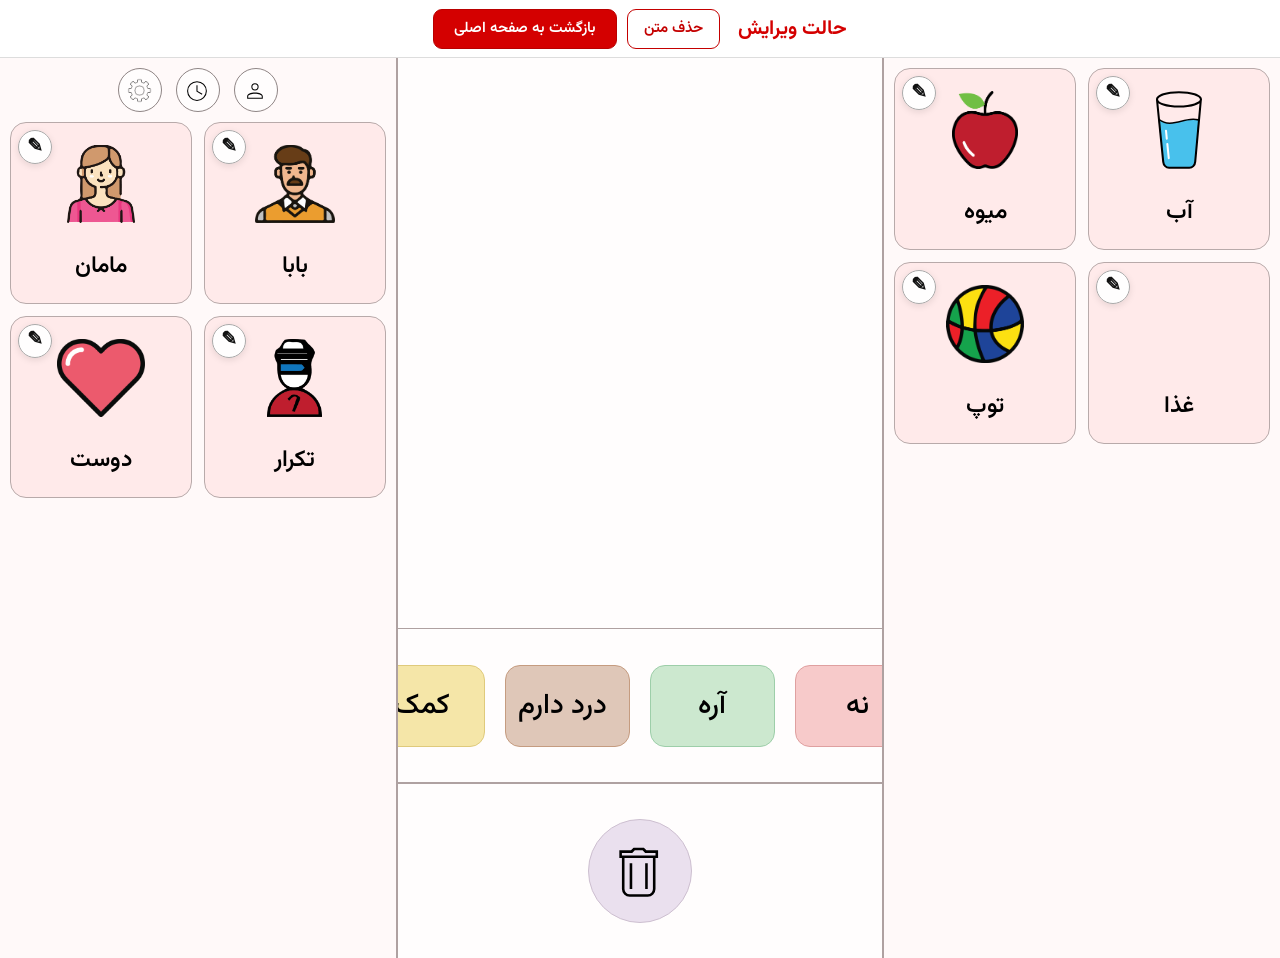
==== commit 79f4175f: "added avalAI API settings" ====
--- a/card-customization.html
+++ b/card-customization.html
@@ -8,7 +8,7 @@
 <link rel="preconnect" href="https://fonts.googleapis.com"><link rel="preconnect" href="https://fonts.gstatic.com" crossorigin>
 <link href="https://fonts.googleapis.com/css2?family=Vazirmatn:wght@400;500;600&display=swap" rel="stylesheet">
 <link rel="stylesheet" href="./css/mobile-improvements.css">
-<link rel="stylesheet" href="./css/landscape-mobile.css"><link rel="stylesheet" href="./css/ai-theme-dialogs.css"></head>
+<link rel="stylesheet" href="./css/landscape-mobile.css"></head>
 <body class="card-customization-page">
 <header class="customization-toolbar">
 <h1 class="customization-title">حالت ویرایش</h1>
@@ -101,7 +101,7 @@
  <span class="education-picker-arrow" aria-hidden="true">‹</span>
 </button>
 <details id="aiPersonalizePanel" class="ai-personalize"><summary>✨ ساخت تصویر آموزشی با هوش مصنوعی</summary>
-<div class="ai-content"><p class="ai-hint">از «انتخاب از کارت‌های آموزشی» یک فعالیت از «افعال ۱» یا «افعال ۲» انتخاب کنید؛ سپس عکس فرد آشنا و رمز والد را وارد کنید. فعالیت‌های جدید مانند «فوت کردن» و «غذا خوردن» نیز پشتیبانی می‌شوند. تولید تصویر فقط در نسخه آنلاین Vercel فعال است.</p>
+<div class="ai-content"><p class="ai-hint">ابتدا از کارت‌های آموزشی، یک فعالیت از دسته «افعال ۱» یا «افعال ۲» انتخاب کنید؛ سپس عکس فرد آشنا و رمز والد را وارد کنید. تولید تصویر فقط در نسخه آنلاین Vercel فعال است.</p>
 <label class="ai-field">عکس فرد آشنا<input id="aiReference" type="file" accept="image/jpeg,image/png,image/webp"></label>
 <label class="ai-consent"><input id="aiConsent" type="checkbox"> با رضایت صاحب عکس، آن را برای پردازش به سرویس ابری ارسال می‌کنم.</label>
 <label class="ai-field" for="aiParentKey">رمز دسترسی والد<input id="aiParentKey" type="password" autocomplete="off" placeholder="رمزی که در Vercel تنظیم شده"></label>
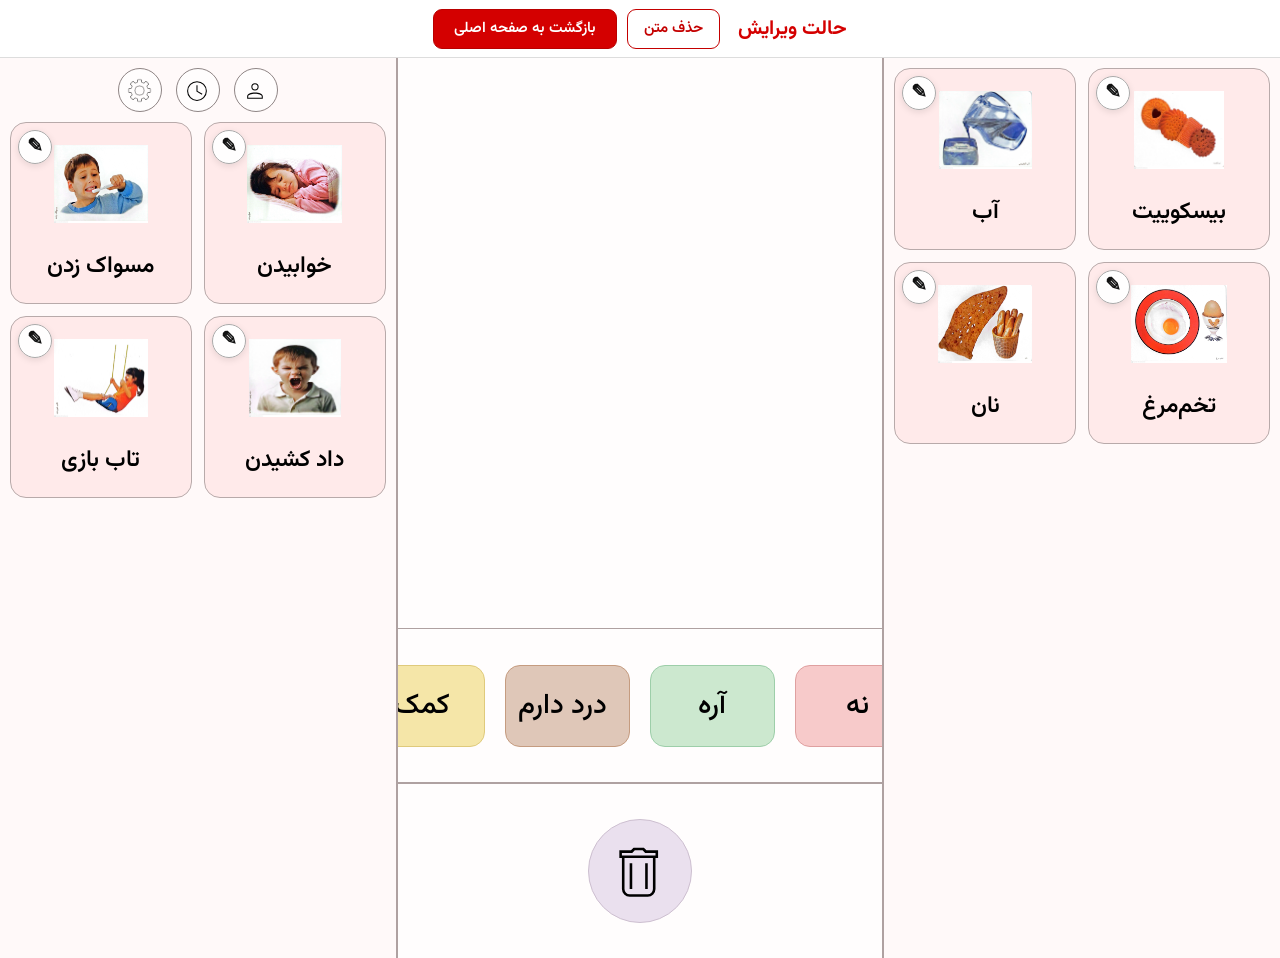
==== commit 7881390a: "edited difults" ====
--- a/card-customization.html
+++ b/card-customization.html
@@ -8,7 +8,7 @@
 <link rel="preconnect" href="https://fonts.googleapis.com"><link rel="preconnect" href="https://fonts.gstatic.com" crossorigin>
 <link href="https://fonts.googleapis.com/css2?family=Vazirmatn:wght@400;500;600&display=swap" rel="stylesheet">
 <link rel="stylesheet" href="./css/mobile-improvements.css">
-<link rel="stylesheet" href="./css/landscape-mobile.css"></head>
+<link rel="stylesheet" href="./css/landscape-mobile.css"><link rel="stylesheet" href="./css/card-default-layout.css"></head>
 <body class="card-customization-page">
 <header class="customization-toolbar">
 <h1 class="customization-title">حالت ویرایش</h1>
@@ -26,30 +26,10 @@
 <button class="circle-icon" id="settingsButton" type="button"><img src="images/ico/settings.png" alt="تنظیمات"></button>
 </div>
 <div class="left-grid">
-<button class="word-card image-card" data-card-id="left-1" data-word="بابا">
-<div class="image-placeholder">
-<img alt="بابا" src="images/cards/بابا.png"/>
-</div>
-<span class="word-label">بابا</span>
-<span aria-label="ویرایش کارت" class="card-edit-button" role="button" tabindex="0" title="ویرایش کارت">✎</span></button>
-<button class="word-card image-card" data-card-id="left-2" data-word="مامان">
-<div class="image-placeholder">
-<img alt="مامان" src="images/cards/مامان.png"/>
-</div>
-<span class="word-label">مامان</span>
-<span aria-label="ویرایش کارت" class="card-edit-button" role="button" tabindex="0" title="ویرایش کارت">✎</span></button>
-<button class="word-card image-card" data-card-id="left-3" data-word="تکرار">
-<div class="image-placeholder">
-<img src="images/cards/غریبه.png"/>
-</div>
-<span class="word-label">تکرار</span>
-<span aria-label="ویرایش کارت" class="card-edit-button" role="button" tabindex="0" title="ویرایش کارت">✎</span></button>
-<button class="word-card image-card" data-card-id="left-4" data-word="دوست">
-<div class="image-placeholder">
-<img alt="دوست" src="images/cards/قلب.png"/>
-</div>
-<span class="word-label">دوست</span>
-<span aria-label="ویرایش کارت" class="card-edit-button" role="button" tabindex="0" title="ویرایش کارت">✎</span></button>
+<button type="button" class="word-card image-card" data-card-id="default-sleeping" data-word="خوابیدن" data-speech="خوابیدن"><div class="image-placeholder"><img class="orkid-default-photo" data-photo-stem="images/education/verbs-1/sleeping" data-fallback="images/education/verbs-1/cover.svg" src="images/education/verbs-1/cover.svg" alt="خوابیدن"></div><span class="word-label">خوابیدن</span><span aria-label="ویرایش کارت" class="card-edit-button" role="button" tabindex="0" title="ویرایش کارت">✎</span></button>
+<button type="button" class="word-card image-card" data-card-id="default-brushing" data-word="مسواک زدن" data-speech="مسواک زدن"><div class="image-placeholder"><img class="orkid-default-photo" data-photo-stem="images/education/verbs-1/brushingtheteeth" data-fallback="images/education/verbs-1/03.svg" src="images/education/verbs-1/03.svg" alt="مسواک زدن"></div><span class="word-label">مسواک زدن</span><span aria-label="ویرایش کارت" class="card-edit-button" role="button" tabindex="0" title="ویرایش کارت">✎</span></button>
+<button type="button" class="word-card image-card" data-card-id="default-shouting" data-word="داد کشیدن" data-speech="داد زدن"><div class="image-placeholder"><img class="orkid-default-photo" data-photo-stem="images/education/verbs-1/shouting" data-fallback="images/education/verbs-1/cover.svg" src="images/education/verbs-1/cover.svg" alt="داد کشیدن"></div><span class="word-label">داد کشیدن</span><span aria-label="ویرایش کارت" class="card-edit-button" role="button" tabindex="0" title="ویرایش کارت">✎</span></button>
+<button type="button" class="word-card image-card" data-card-id="default-swinging" data-word="تاب بازی" data-speech="تاب بازی"><div class="image-placeholder"><img class="orkid-default-photo" data-photo-stem="images/education/verbs-1/swinging" data-fallback="images/education/verbs-1/cover.svg" src="images/education/verbs-1/cover.svg" alt="تاب بازی"></div><span class="word-label">تاب بازی</span><span aria-label="ویرایش کارت" class="card-edit-button" role="button" tabindex="0" title="ویرایش کارت">✎</span></button>
 </div>
 </aside>
 <main class="center-section">
@@ -63,29 +43,10 @@
 <div class="bottom-controls"><button aria-label="حذف" class="control-button" type="button"><div class="control-circle"><img src="images/ico/mdi-light--delete.svg" alt="حذف"></div></button></div>
 </main>
 <aside class="right-sidebar"><div class="right-grid">
-<button class="word-card image-card" data-card-id="right-1" data-word="آب">
-<div class="image-placeholder">
-<img alt="آب" src="images/cards/water-glass-color-icon.svg"/>
-</div>
-<span class="word-label">آب</span>
-<span aria-label="ویرایش کارت" class="card-edit-button" role="button" tabindex="0" title="ویرایش کارت">✎</span></button>
-<button class="word-card image-card" data-card-id="right-2" data-word="غذا">
-<div class="image-placeholder">
-<img alt="غذا" src="images/cards/سیب.png"/>
-</div>
-<span class="word-label">میوه</span>
-<span aria-label="ویرایش کارت" class="card-edit-button" role="button" tabindex="0" title="ویرایش کارت">✎</span></button>
-<button class="word-card image-card" data-card-id="right-3" data-word="غذا">
-<div class="image-placeholder">
-</div>
-<span class="word-label">غذا</span>
-<span aria-label="ویرایش کارت" class="card-edit-button" role="button" tabindex="0" title="ویرایش کارت">✎</span></button>
-<button class="word-card image-card" data-card-id="right-4" data-word="بازی">
-<div class="image-placeholder">
-<img alt="بازی" src="images/cards/توپ.png"/>
-</div>
-<span class="word-label">توپ</span>
-<span aria-label="ویرایش کارت" class="card-edit-button" role="button" tabindex="0" title="ویرایش کارت">✎</span></button>
+<button type="button" class="word-card image-card" data-card-id="default-biscuit" data-word="بیسکوییت" data-speech="بیسکویت"><div class="image-placeholder"><img class="orkid-default-photo" data-photo-stem="images/education/food/biscutes" data-fallback="images/education/food/01.svg" src="images/education/food/01.svg" alt="بیسکوییت"></div><span class="word-label">بیسکوییت</span><span aria-label="ویرایش کارت" class="card-edit-button" role="button" tabindex="0" title="ویرایش کارت">✎</span></button>
+<button type="button" class="word-card image-card" data-card-id="default-water" data-word="آب" data-speech="آب"><div class="image-placeholder"><img class="orkid-default-photo" data-photo-stem="images/education/food/water" data-fallback="images/education/food/cover.svg" src="images/education/food/cover.svg" alt="آب"></div><span class="word-label">آب</span><span aria-label="ویرایش کارت" class="card-edit-button" role="button" tabindex="0" title="ویرایش کارت">✎</span></button>
+<button type="button" class="word-card image-card" data-card-id="default-egg" data-word="تخم‌مرغ" data-speech="تخم‌مرغ"><div class="image-placeholder"><img class="orkid-default-photo" data-photo-stem="images/education/food/egg" data-fallback="images/education/food/04.svg" src="images/education/food/04.svg" alt="تخم‌مرغ"></div><span class="word-label">تخم‌مرغ</span><span aria-label="ویرایش کارت" class="card-edit-button" role="button" tabindex="0" title="ویرایش کارت">✎</span></button>
+<button type="button" class="word-card image-card" data-card-id="default-bread" data-word="نان" data-speech="نان"><div class="image-placeholder"><img class="orkid-default-photo" data-photo-stem="images/education/food/bread" data-fallback="images/education/food/02.svg" src="images/education/food/02.svg" alt="نان"></div><span class="word-label">نان</span><span aria-label="ویرایش کارت" class="card-edit-button" role="button" tabindex="0" title="ویرایش کارت">✎</span></button>
 </div></aside>
 </div>
 <div id="cardEditorOverlay" class="card-editor-overlay" hidden>
@@ -101,7 +62,7 @@
  <span class="education-picker-arrow" aria-hidden="true">‹</span>
 </button>
 <details id="aiPersonalizePanel" class="ai-personalize"><summary>✨ ساخت تصویر آموزشی با هوش مصنوعی</summary>
-<div class="ai-content"><p class="ai-hint">ابتدا از کارت‌های آموزشی، یک فعالیت از دسته «افعال ۱» یا «افعال ۲» انتخاب کنید؛ سپس عکس فرد آشنا و رمز والد را وارد کنید. تولید تصویر فقط در نسخه آنلاین Vercel فعال است.</p>
+<div class="ai-content"><p class="ai-hint">ابتدا از کارت‌های آموزشی، یک فعالیت از دسته «افعال ۱» یا «افعال ۲» انتخاب کنید. در این نسخه، خودِ کارت آموزشی انتخاب‌شده به‌عنوان الگوی استایل و ترکیب به AvalAI فرستاده می‌شود و فقط چهره فرد آشنا جایگزین می‌گردد. سپس عکس فرد آشنا و رمز والد را وارد کنید. تولید تصویر فقط در نسخه آنلاین Vercel فعال است.</p>
 <label class="ai-field">عکس فرد آشنا<input id="aiReference" type="file" accept="image/jpeg,image/png,image/webp"></label>
 <label class="ai-consent"><input id="aiConsent" type="checkbox"> با رضایت صاحب عکس، آن را برای پردازش به سرویس ابری ارسال می‌کنم.</label>
 <label class="ai-field" for="aiParentKey">رمز دسترسی والد<input id="aiParentKey" type="password" autocomplete="off" placeholder="رمزی که در Vercel تنظیم شده"></label>
@@ -110,7 +71,8 @@
 <div id="aiPreviewArea" hidden><img id="aiPreview" alt="پیش‌نمایش تصویر"/><p id="aiPreviewNote"></p><button id="aiUseReference" type="button">استفاده از این تصویر در کارت</button></div></div></details><div class="editor-actions"><button id="editorDelete" class="editor-delete" type="button">حذف کارت</button><div class="editor-actions-right"><button id="editorCancel" class="editor-cancel" type="button">انصراف</button><button class="editor-save" type="submit">اعمال تغییر</button></div></div>
 </form></section></div>
 <section id="lessonPicker" class="lesson-picker" hidden role="dialog" aria-modal="true"><div class="lesson-picker-panel"><button type="button" id="closeLessonPicker">بستن</button><h2>انتخاب کارت آموزشی</h2><select id="lessonCategory" aria-label="دسته‌بندی"></select><div id="lessonChoices" class="lesson-choices"></div></div></section>
-<script src="./js/ai-personalization.js"></script><script src="./js/card-state.js"></script>
+<script src="./js/ai-personalization.js"></script><script src="./js/default-card-images.js"></script>
+<script src="./js/card-state.js"></script>
 <script src="./js/card-additions.js"></script>
 <script src="./js/card-additions-render.js"></script><script src="./js/education.js"></script><script src="./js/card-customization.js"></script><script src="./js/pwa.js"></script>
 <script src="./js/navigation.js"></script></body></html>
--- a/css/card-default-layout.css
+++ b/css/card-default-layout.css
@@ -0,0 +1,4 @@
+/* Default cards arranged as: left=verbs, right=food in the requested RTL order. */
+.left-grid,.right-grid{direction:rtl;}
+.left-grid .word-card,.right-grid .word-card{min-width:0;}
+.left-grid img.orkid-default-photo,.right-grid img.orkid-default-photo{object-fit:contain;}
